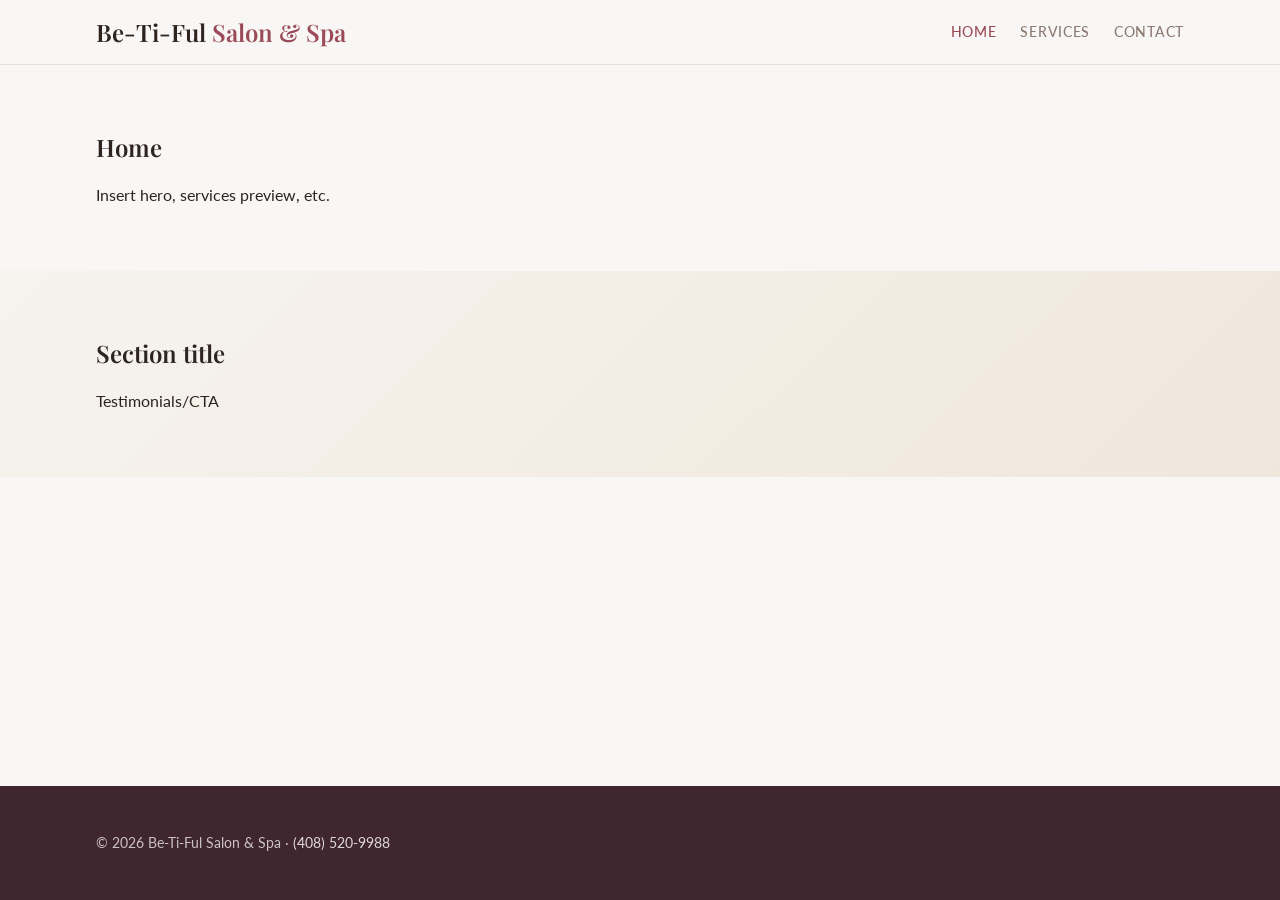
==== public/index.html @ 4d477d45 "fix service anchor link" ====
<!DOCTYPE html>
<html lang="en">
    <head>
        <meta charset="UTF-8"/>
        <meta name="viewport" content="width=device-width, initial-scale=1.0"/>
        <title>Be-Ti-Ful Salon &amp; Spa</title>
        <meta name="description" content=""/>
        <link rel="stylesheet" href="assets/css/styles.css"/>
    </head>
    <body>
        <div class="page">
            <header class="site-header">
                <div class="container header-inner">
                    <a class="logo" href="index.html">Be-Ti-Ful <span>Salon &amp; Spa</span></a>
                    <nav class="nav" aria-label="Main">
                        <a href="index.html" aria-current="page">Home</a>
                        <a href="services.html">Services</a>
                        <a href="contact.html">Contact</a>
                    </nav>
                </div>
            </header>

            <main>
                <section class="section">
                    <div class="container">
                        <h1>Home</h1>
                        <p>Insert hero, services preview, etc.</p>
                    </div>
                </section>

                <section class="section section--muted">
                    <div class="container">
                        <h2>Section title</h2>
                        <p>Testimonials/CTA</p>
                    </div>
                </section>
            </main>

            <footer class="site-footer">
                <div class="container">
                    <p>© <span id="y"></span> Be-Ti-Ful Salon &amp; Spa · <a href="tel:4085209988">(408) 520-9988</a></p>
                </div>
            </footer>
        </div>
        <script>
        document.getElementById("y").textContent = new Date().getFullYear();
        </script>
    </body>
</html>
---- public/assets/css/styles.css ----
@import url("https://fonts.googleapis.com/css2?family=Playfair+Display:ital,wght@0,400;0,600;0,700;1,400&family=Lato:wght@400;500;600;700&display=swap");

/* Theme */
:root {
  color-scheme: light;

  --background: 30 25% 97%;
  --foreground: 20 20% 15%;

  --card: 30 20% 99%;
  --primary: 350 35% 45%;
  --primary-foreground: 30 25% 97%;

  --secondary: 30 20% 92%;
  --secondary-foreground: 20 20% 25%;

  --muted-foreground: 20 10% 50%;
  --border: 30 15% 88%;

  --deep-plum: 340 25% 20%;
  --rose-gold: 350 30% 60%;
  --warm-cream: 35 30% 95%;
  --champagne: 35 40% 90%;

  --radius: 0.5rem;
  --container: 72rem;
}

*,
*::before,
*::after {
  box-sizing: border-box;
  border-color: hsl(var(--border));
}

html {
  scroll-behavior: smooth;
}

body {
  margin: 0;
  min-height: 100vh;
  font-family: Lato, system-ui, sans-serif;
  font-size: 1rem;
  line-height: 1.6;
  background: hsl(var(--background));
  color: hsl(var(--foreground));
  -webkit-font-smoothing: antialiased;
  -moz-osx-font-smoothing: grayscale;
}

h1,
h2,
h3 {
  font-family: "Playfair Display", Georgia, serif;
  line-height: 1.2;
  font-weight: 600;
}

a {
  color: hsl(var(--primary));
  text-decoration: none;
}

a:hover {
  text-decoration: underline;
}

/* Layout */
.page {
  display: flex;
  min-height: 100vh;
  flex-direction: column;
}

main {
  flex: 1;
}

.container {
  width: 100%;
  max-width: var(--container);
  margin-inline: auto;
  padding-inline: 1rem;
}

@media (min-width: 768px) {
  .container {
    padding-inline: 2rem;
  }
}

/* Header */
.site-header {
  border-bottom: 1px solid hsl(var(--border));
  background: hsl(var(--background) / 0.95);
  backdrop-filter: blur(8px);
}

.header-inner {
  display: flex;
  align-items: center;
  justify-content: space-between;
  min-height: 4rem;
  gap: 1rem;
}

.logo {
  font-family: "Playfair Display", serif;
  font-size: 1.5rem;
  font-weight: 600;
  color: hsl(var(--foreground));
  text-decoration: none;
}

.logo:hover {
  text-decoration: none;
}

.logo span {
  color: hsl(var(--primary));
}

/* Simple desktop nav */
.nav {
  display: flex;
  align-items: center;
  gap: 1.5rem;
}

.nav a {
  font-size: 0.875rem;
  font-weight: 500;
  text-transform: uppercase;
  letter-spacing: 0.05em;
  color: hsl(var(--muted-foreground));
  text-decoration: none;
}

.nav a:hover,
.nav a[aria-current="page"] {
  color: hsl(var(--primary));
  text-decoration: none;
}

/* Footer */
.site-footer {
  margin-top: auto;
  padding: 2rem 0;
  background: hsl(var(--deep-plum));
  color: hsl(var(--primary-foreground) / 0.75);
  font-size: 0.875rem;
}

.site-footer a {
  color: hsl(var(--primary-foreground) / 0.85);
}

.site-footer a:hover {
  color: hsl(var(--primary-foreground));
}

/* Sections */
.section {
  padding: 3rem 0;
}

.section--muted {
  background: linear-gradient(
    135deg,
    hsl(var(--warm-cream)) 0%,
    hsl(var(--champagne)) 100%
  );
}
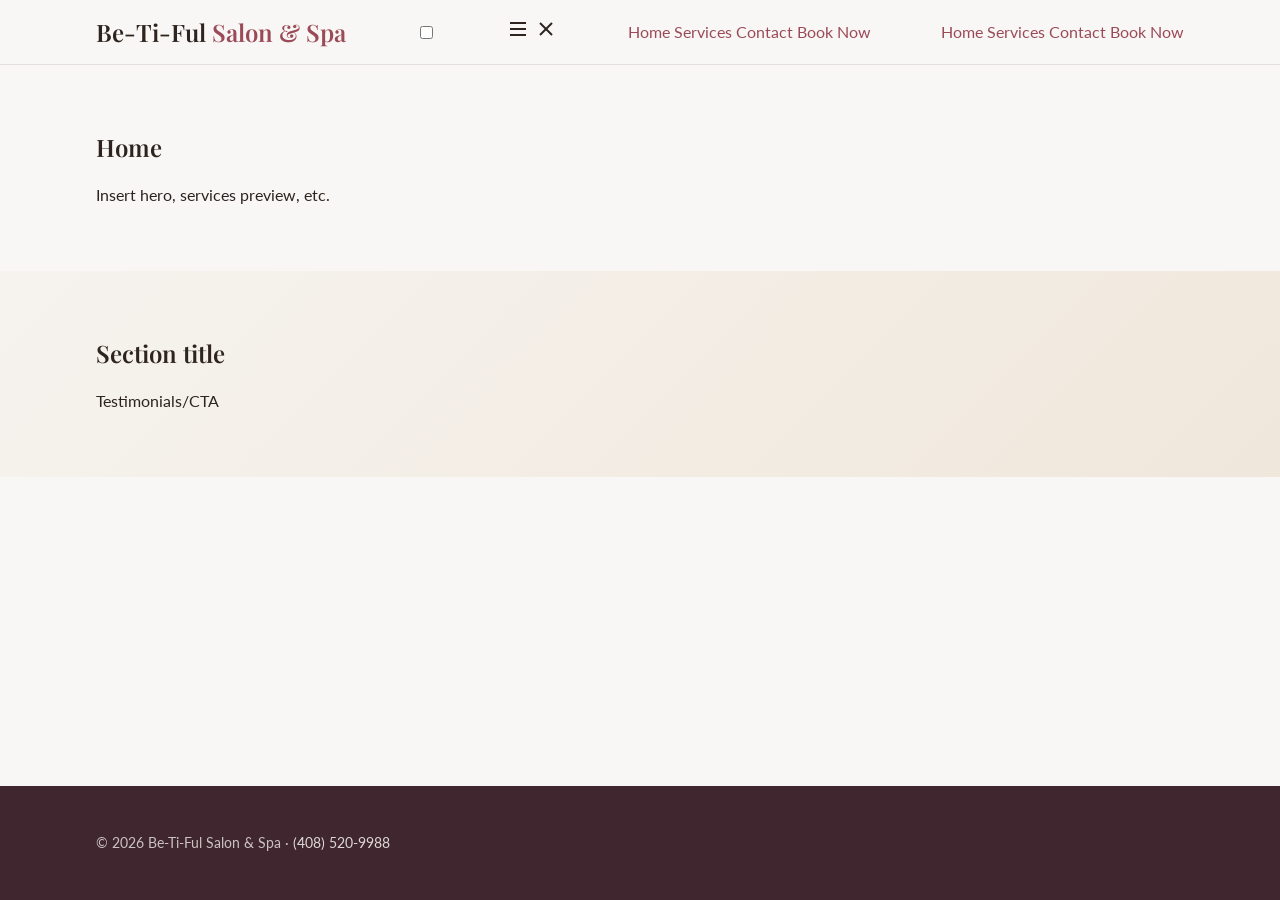
==== commit c218c3a7: "index new header + prettier reformat" ====
--- a/public/index.html
+++ b/public/index.html
@@ -1,49 +1,97 @@
-<!DOCTYPE html>
+<!doctype html>
 <html lang="en">
-    <head>
-        <meta charset="UTF-8"/>
-        <meta name="viewport" content="width=device-width, initial-scale=1.0"/>
-        <title>Be-Ti-Ful Salon &amp; Spa</title>
-        <meta name="description" content=""/>
-        <link rel="stylesheet" href="assets/css/styles.css"/>
-    </head>
-    <body>
-        <div class="page">
-            <header class="site-header">
-                <div class="container header-inner">
-                    <a class="logo" href="index.html">Be-Ti-Ful <span>Salon &amp; Spa</span></a>
-                    <nav class="nav" aria-label="Main">
-                        <a href="index.html" aria-current="page">Home</a>
-                        <a href="services.html">Services</a>
-                        <a href="contact.html">Contact</a>
-                    </nav>
-                </div>
-            </header>
+  <head>
+    <meta charset="UTF-8" />
+    <meta name="viewport" content="width=device-width, initial-scale=1.0" />
+    <title>Be-Ti-Ful Salon &amp; Spa</title>
+    <meta name="description" content="" />
+    <link rel="stylesheet" href="assets/css/styles.css" />
+  </head>
+  <body>
+    <div class="page">
+      <header class="site-header">
+        <div class="container header-inner">
+          <a class="logo" href="index.html"
+            >Be-Ti-Ful <span>Salon &amp; Spa</span></a
+          >
+          <input type="checkbox" id="nav-toggle" class="nav-toggle" />
+          <label
+            for="nav-toggle"
+            class="nav-toggle-label icon-swap"
+            aria-label="Open menu"
+          >
+            <svg
+              class="icon-menu"
+              xmlns="http://www.w3.org/2000/svg"
+              width="24"
+              height="24"
+              viewBox="0 0 24 24"
+              fill="none"
+              stroke="currentColor"
+              stroke-width="2"
+              aria-hidden="true"
+            >
+              <line x1="4" x2="20" y1="12" y2="12" />
+              <line x1="4" x2="20" y1="6" y2="6" />
+              <line x1="4" x2="20" y1="18" y2="18" />
+            </svg>
+            <svg
+              class="icon-close"
+              xmlns="http://www.w3.org/2000/svg"
+              width="24"
+              height="24"
+              viewBox="0 0 24 24"
+              fill="none"
+              stroke="currentColor"
+              stroke-width="2"
+              aria-hidden="true"
+            >
+              <path d="M18 6 6 18" />
+              <path d="m6 6 12 12" />
+            </svg>
+          </label>
+          <nav class="nav-desktop" aria-label="Main">
+            <a href="index.html" class="active">Home</a>
+            <a href="services.html">Services</a>
+            <a href="contact.html">Contact</a>
+            <a href="tel:4085209988" class="btn-primary">Book Now</a>
+          </nav>
+          <nav class="nav-mobile-panel" aria-label="Mobile">
+            <a href="index.html" class="active">Home</a>
+            <a href="services.html">Services</a>
+            <a href="contact.html">Contact</a>
+            <a href="tel:4085209988" class="btn-primary">Book Now</a>
+          </nav>
+        </div>
+      </header>
 
-            <main>
-                <section class="section">
-                    <div class="container">
-                        <h1>Home</h1>
-                        <p>Insert hero, services preview, etc.</p>
-                    </div>
-                </section>
+      <main>
+        <section class="section">
+          <div class="container">
+            <h1>Home</h1>
+            <p>Insert hero, services preview, etc.</p>
+          </div>
+        </section>
 
-                <section class="section section--muted">
-                    <div class="container">
-                        <h2>Section title</h2>
-                        <p>Testimonials/CTA</p>
-                    </div>
-                </section>
-            </main>
+        <section class="section section--muted">
+          <div class="container">
+            <h2>Section title</h2>
+            <p>Testimonials/CTA</p>
+          </div>
+        </section>
+      </main>
 
-            <footer class="site-footer">
-                <div class="container">
-                    <p>© <span id="y"></span> Be-Ti-Ful Salon &amp; Spa · <a href="tel:4085209988">(408) 520-9988</a></p>
-                </div>
-            </footer>
+      <footer class="site-footer">
+        <div class="container">
+          <p>
+            © <span id="y"></span> Be-Ti-Ful Salon &amp; Spa ·
+            <a href="tel:4085209988">(408) 520-9988</a>
+          </p>
         </div>
-        <script>
-        document.getElementById("y").textContent = new Date().getFullYear();
-        </script>
-    </body>
-</html>+      </footer>
+    </div>
+    <script>
+      document.getElementById("y").textContent = new Date().getFullYear();
+    </script>
+  </body>
+</html>
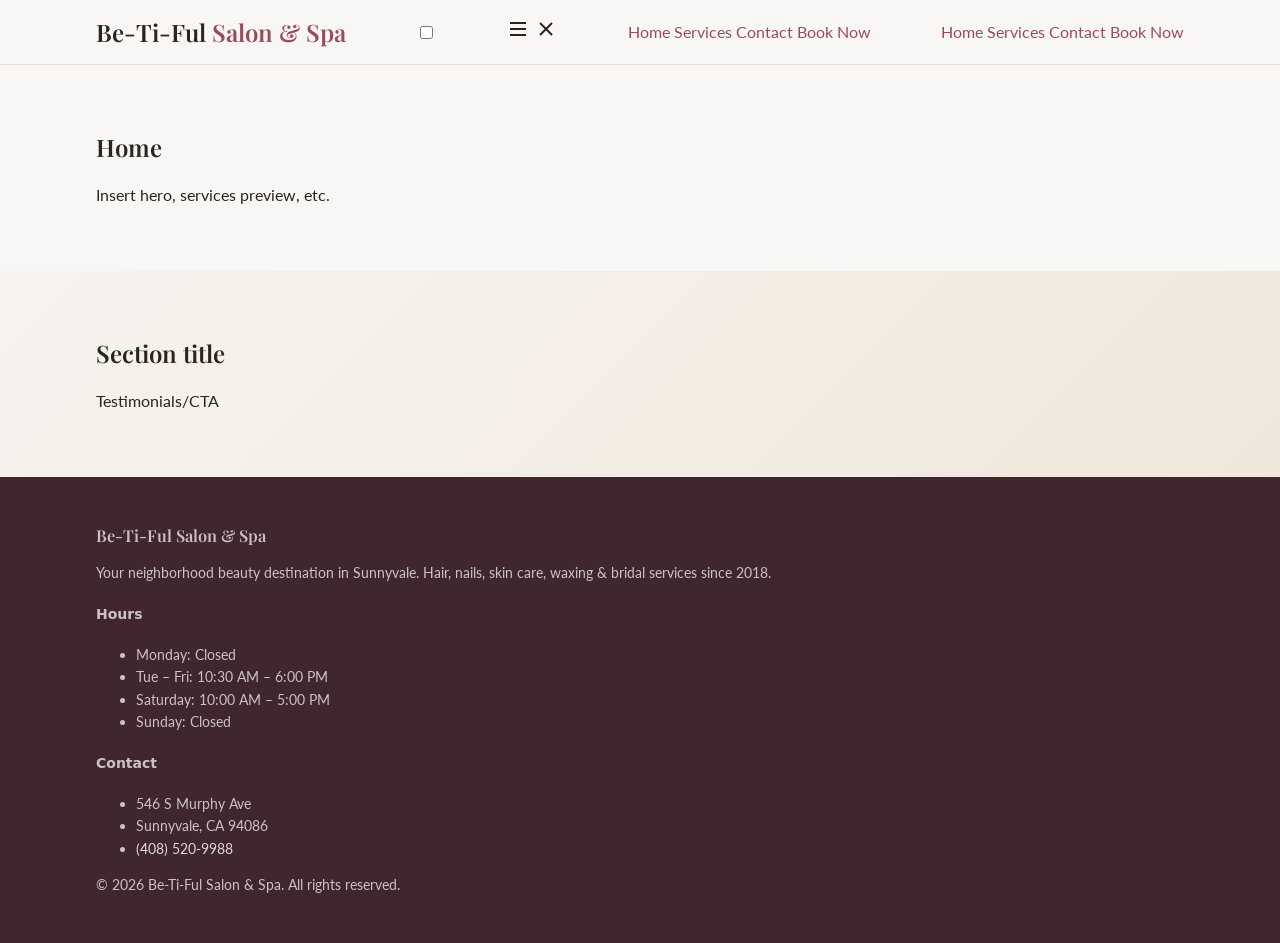
==== commit 4b506084: "new footer" ====
--- a/public/index.html
+++ b/public/index.html
@@ -83,9 +83,36 @@
 
       <footer class="site-footer">
         <div class="container">
-          <p>
-            © <span id="y"></span> Be-Ti-Ful Salon &amp; Spa ·
-            <a href="tel:4085209988">(408) 520-9988</a>
+          <div class="footer-grid">
+            <div>
+              <h3>Be-Ti-Ful Salon &amp; Spa</h3>
+              <p>
+                Your neighborhood beauty destination in Sunnyvale. Hair, nails,
+                skin care, waxing &amp; bridal services since 2018.
+              </p>
+            </div>
+            <div>
+              <h4>Hours</h4>
+              <ul>
+                <li>Monday: Closed</li>
+                <li>Tue – Fri: 10:30 AM – 6:00 PM</li>
+                <li>Saturday: 10:00 AM – 5:00 PM</li>
+                <li>Sunday: Closed</li>
+              </ul>
+            </div>
+            <div>
+              <h4>Contact</h4>
+              <ul>
+                <li>546 S Murphy Ave</li>
+                <li>Sunnyvale, CA 94086</li>
+                <li class="footer-phone">
+                  <a href="tel:4085209988">(408) 520-9988</a>
+                </li>
+              </ul>
+            </div>
+          </div>
+          <p class="footer-copy">
+            © 2026 Be-Ti-Ful Salon &amp; Spa. All rights reserved.
           </p>
         </div>
       </footer>
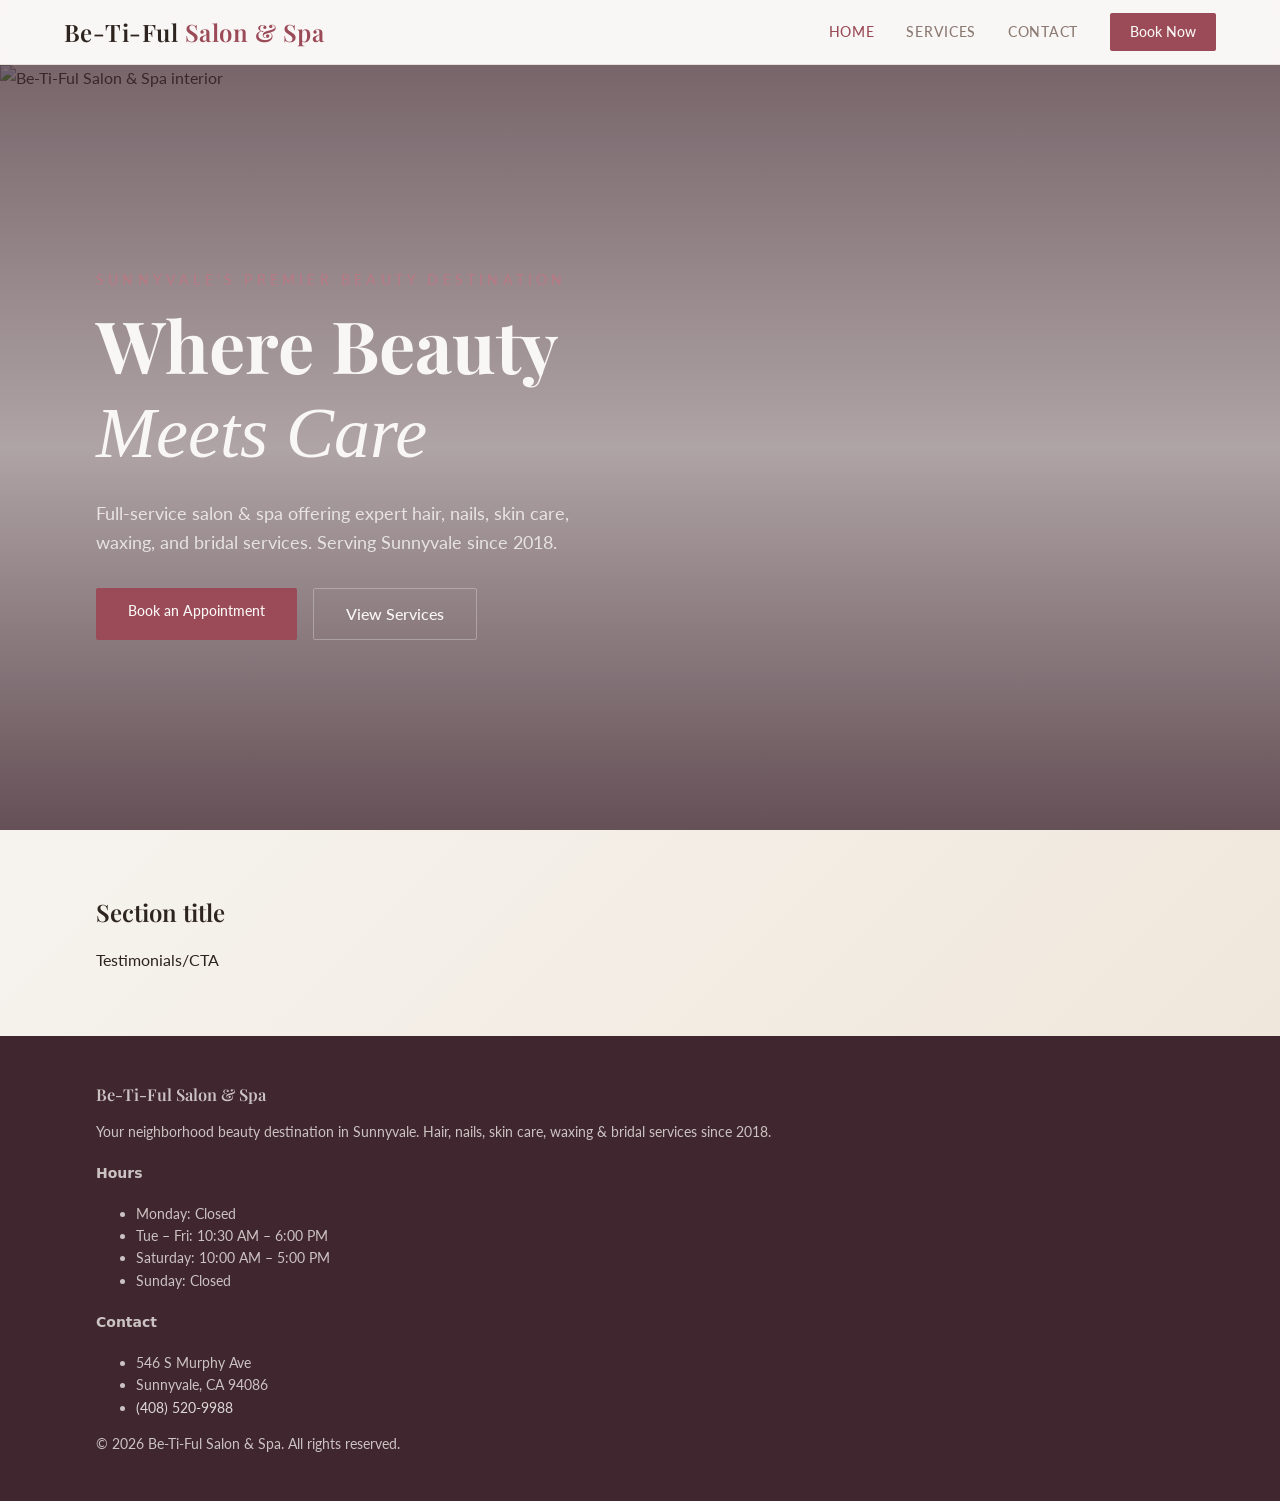
==== commit 2f116b9e: "hero section HTML/CSS" ====
--- a/public/index.html
+++ b/public/index.html
@@ -66,10 +66,40 @@
       </header>
 
       <main>
-        <section class="section">
-          <div class="container">
-            <h1>Home</h1>
-            <p>Insert hero, services preview, etc.</p>
+        <section class="hero">
+          <img
+            class="hero__img"
+            src="https://images.unsplash.com/photo-1560066984-138dadb4c035?auto=format&amp;fit=crop&amp;w=2000&amp;q=80"
+            alt="Be-Ti-Ful Salon &amp; Spa interior"
+            width="2000"
+            height="1333"
+          />
+          <div class="hero__overlay" aria-hidden="true"></div>
+          <div class="hero__content">
+            <div class="container">
+              <div class="hero__inner">
+                <p class="hero__eyebrow">
+                  Sunnyvale's Premier Beauty Destination
+                </p>
+                <h1>
+                  Where Beauty <br />
+                  <span class="italic">Meets Care</span>
+                </h1>
+                <p class="hero__lead">
+                  Full-service salon &amp; spa offering expert hair, nails, skin
+                  care, waxing, and bridal services. Serving Sunnyvale since
+                  2018.
+                </p>
+                <div class="hero__actions">
+                  <a href="tel:4085209988" class="btn-primary btn-primary--lg"
+                    >Book an Appointment</a
+                  >
+                  <a href="services.html" class="btn-outline-light"
+                    >View Services</a
+                  >
+                </div>
+              </div>
+            </div>
           </div>
         </section>
 
--- a/public/assets/css/styles.css
+++ b/public/assets/css/styles.css
@@ -90,57 +90,174 @@
   }
 }
 
-/* Header */
+/* Header & nav */
 .site-header {
+  position: sticky;
+  top: 0;
+  z-index: 50;
   border-bottom: 1px solid hsl(var(--border));
   background: hsl(var(--background) / 0.95);
   backdrop-filter: blur(8px);
 }
 
+@supports (backdrop-filter: blur(8px)) {
+  .site-header {
+    background: hsl(var(--background) / 0.8);
+  }
+}
+
 .header-inner {
   display: flex;
+  flex-wrap: wrap;
   align-items: center;
   justify-content: space-between;
   min-height: 4rem;
-  gap: 1rem;
+  padding: 0.25rem 0;
+}
+
+.header-inner .nav-mobile-panel {
+  flex-basis: 100%;
+  width: 100%;
 }
 
 .logo {
   font-family: "Playfair Display", serif;
   font-size: 1.5rem;
   font-weight: 600;
+  letter-spacing: 0.02em;
   color: hsl(var(--foreground));
-  text-decoration: none;
-}
-
-.logo:hover {
-  text-decoration: none;
 }
 
 .logo span {
   color: hsl(var(--primary));
 }
 
-/* Simple desktop nav */
-.nav {
+.nav-toggle {
+  position: absolute;
+  width: 1px;
+  height: 1px;
+  padding: 0;
+  margin: -1px;
+  overflow: hidden;
+  clip: rect(0, 0, 0, 0);
+  border: 0;
+}
+
+.nav-toggle-label {
   display: flex;
   align-items: center;
-  gap: 1.5rem;
-}
-
-.nav a {
+  justify-content: center;
+  cursor: pointer;
+  color: hsl(var(--foreground));
+  padding: 0.25rem;
+}
+
+@media (min-width: 768px) {
+  .nav-toggle-label {
+    display: none;
+  }
+}
+
+.nav-desktop {
+  display: none;
+  align-items: center;
+  gap: 2rem;
+}
+
+@media (min-width: 768px) {
+  .nav-desktop {
+    display: flex;
+  }
+}
+
+.nav-desktop a:not(.btn-primary) {
+  font-size: 0.875rem;
+  font-weight: 500;
+  letter-spacing: 0.05em;
+  text-transform: uppercase;
+  color: hsl(var(--muted-foreground));
+  transition: color 0.2s;
+}
+
+.nav-desktop a:not(.btn-primary):hover {
+  color: hsl(var(--primary));
+}
+
+.nav-desktop a.active:not(.btn-primary) {
+  color: hsl(var(--primary));
+}
+
+.btn-primary {
+  display: inline-block;
+  border-radius: 2px;
+  background: hsl(var(--primary));
+  padding: 0.5rem 1.25rem;
+  font-size: 0.875rem;
+  font-weight: 500;
+  color: hsl(var(--primary-foreground));
+  transition: opacity 0.2s;
+}
+
+.btn-primary:hover {
+  opacity: 0.9;
+}
+
+.btn-primary--lg {
+  padding: 0.75rem 2rem;
+}
+
+.btn-primary--xl {
+  padding: 0.75rem 2.5rem;
+}
+
+.nav-mobile-panel {
+  display: none;
+  border-top: 1px solid hsl(var(--border));
+  background: hsl(var(--background));
+  padding: 1rem;
+}
+
+.nav-mobile-panel a {
+  display: block;
+  padding: 0.5rem 0;
   font-size: 0.875rem;
   font-weight: 500;
   text-transform: uppercase;
   letter-spacing: 0.05em;
   color: hsl(var(--muted-foreground));
-  text-decoration: none;
-}
-
-.nav a:hover,
-.nav a[aria-current="page"] {
-  color: hsl(var(--primary));
-  text-decoration: none;
+}
+
+.nav-mobile-panel a.active:not(.btn-primary) {
+  color: hsl(var(--primary));
+}
+
+.nav-mobile-panel .btn-primary {
+  margin-top: 0.5rem;
+  text-align: center;
+  text-transform: none;
+  letter-spacing: normal;
+}
+
+.nav-toggle:checked ~ .nav-mobile-panel {
+  display: block;
+}
+
+@media (min-width: 768px) {
+  .nav-toggle:checked ~ .nav-mobile-panel {
+    display: none;
+  }
+}
+
+.icon-swap .icon-close {
+  display: none;
+}
+
+.nav-toggle:checked ~ .nav-toggle-label .icon-menu {
+  display: none;
+}
+
+.nav-toggle:checked ~ .nav-toggle-label .icon-close {
+  display: block;
 }
 
 /* Footer */
@@ -172,3 +289,111 @@
     hsl(var(--champagne)) 100%
   );
 }
+
+/* Hero */
+.hero {
+  position: relative;
+  min-height: 500px;
+  height: 85vh;
+  overflow: hidden;
+}
+
+.hero__img {
+  position: absolute;
+  inset: 0;
+  width: 100%;
+  height: 100%;
+  object-fit: cover;
+}
+
+.hero__overlay {
+  position: absolute;
+  inset: 0;
+  background: linear-gradient(
+    to bottom,
+    hsl(var(--deep-plum) / 0.7) 0%,
+    hsl(var(--deep-plum) / 0.4) 50%,
+    hsl(var(--deep-plum) / 0.8) 100%
+  );
+}
+
+.hero__content {
+  position: relative;
+  z-index: 10;
+  display: flex;
+  height: 100%;
+  align-items: center;
+}
+
+.hero__inner {
+  max-width: 42rem;
+  animation: fade-in-up 0.8s ease-out forwards;
+}
+
+@keyframes fade-in-up {
+  from {
+    opacity: 0;
+    transform: translateY(30px);
+  }
+  to {
+    opacity: 1;
+    transform: translateY(0);
+  }
+}
+
+.hero__eyebrow {
+  margin-bottom: 0.75rem;
+  font-size: 0.875rem;
+  font-weight: 500;
+  text-transform: uppercase;
+  letter-spacing: 0.3em;
+  color: hsl(var(--rose-gold));
+}
+
+.hero h1 {
+  margin: 0;
+  font-size: 2.5rem;
+  font-weight: 700;
+  line-height: 1.15;
+  color: hsl(var(--primary-foreground));
+}
+
+@media (min-width: 768px) {
+  .hero h1 {
+    font-size: 4.5rem;
+  }
+}
+
+.hero h1 .italic {
+  font-style: italic;
+  font-weight: 400;
+}
+
+.hero__lead {
+  margin-top: 1.5rem;
+  max-width: 32rem;
+  font-size: 1.125rem;
+  line-height: 1.6;
+  color: hsl(var(--primary-foreground) / 0.8);
+}
+
+.hero__actions {
+  margin-top: 2rem;
+  display: flex;
+  flex-wrap: wrap;
+  gap: 1rem;
+}
+
+.btn-outline-light {
+  display: inline-block;
+  border-radius: 2px;
+  border: 1px solid hsl(var(--primary-foreground) / 0.3);
+  padding: 0.75rem 2rem;
+  font-weight: 500;
+  color: hsl(var(--primary-foreground));
+  transition: background 0.2s;
+}
+
+.btn-outline-light:hover {
+  background: hsl(var(--primary-foreground) / 0.1);
+}
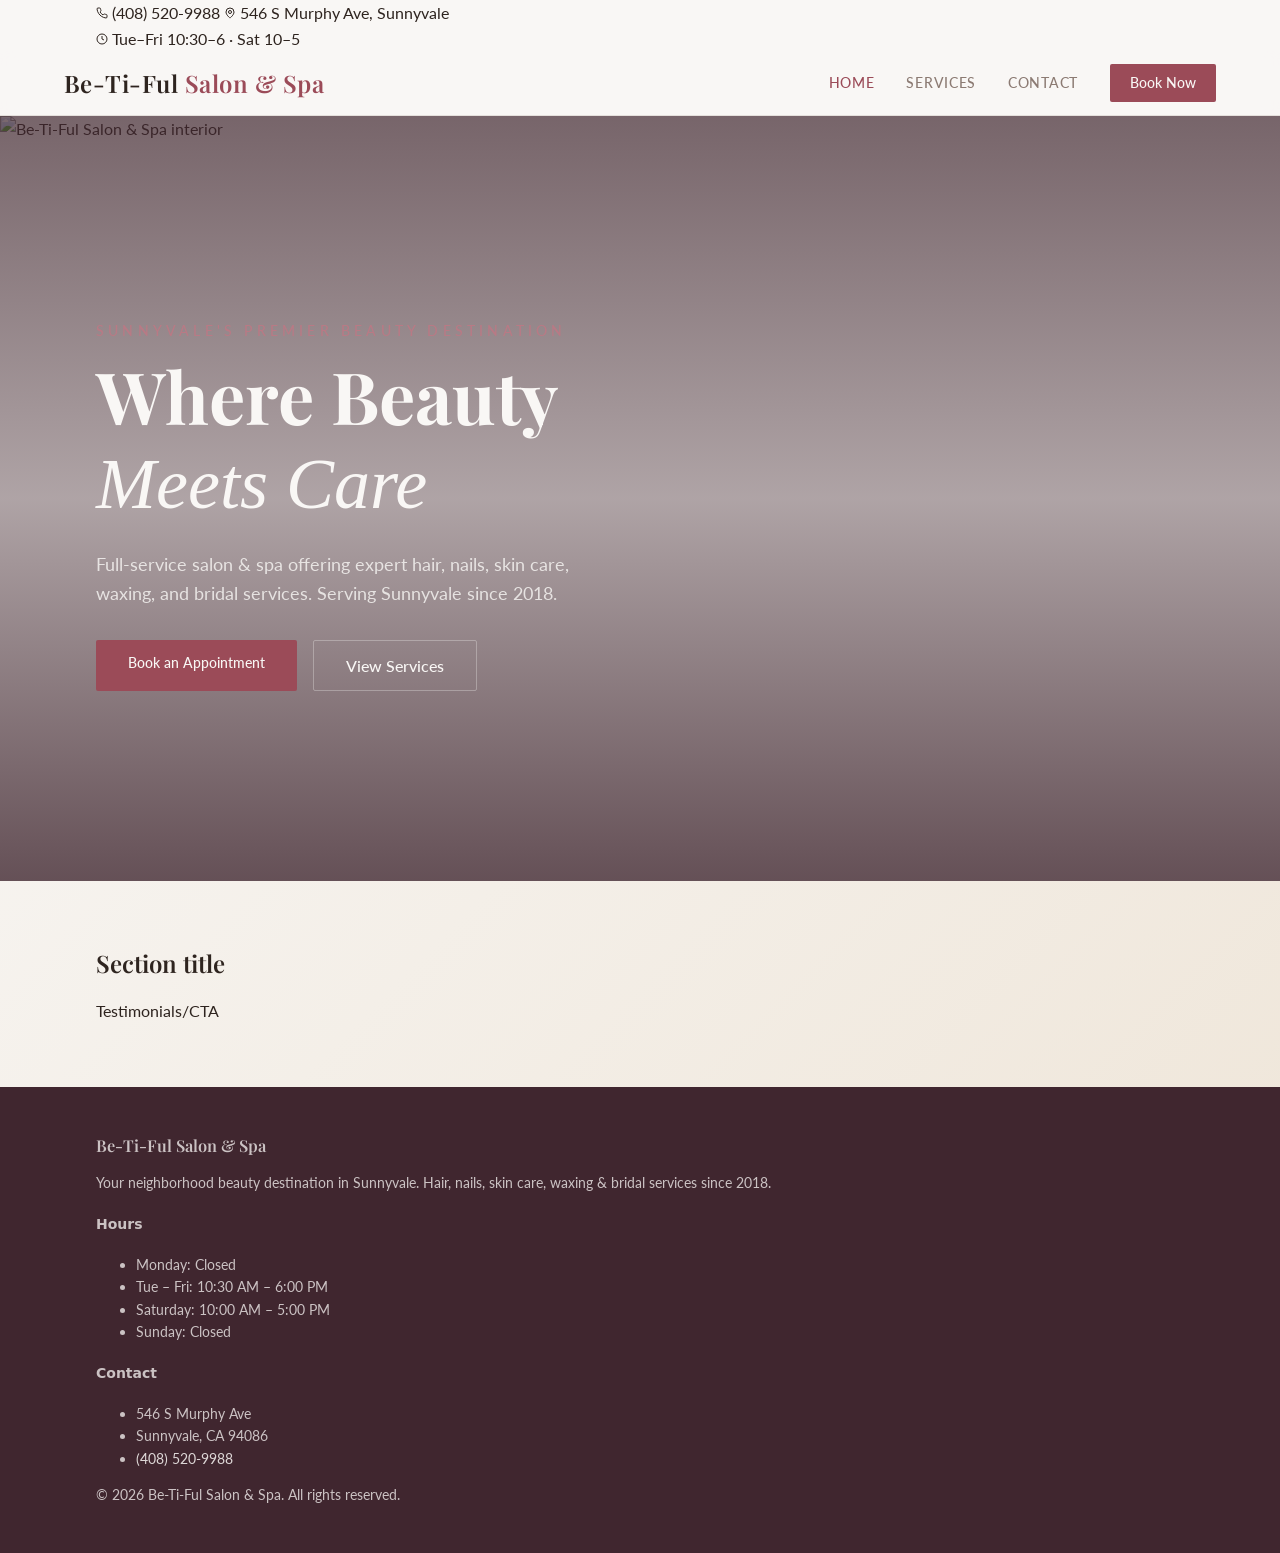
==== commit 5f40391a: "top bar business info" ====
--- a/public/index.html
+++ b/public/index.html
@@ -8,7 +8,63 @@
     <link rel="stylesheet" href="assets/css/styles.css" />
   </head>
   <body>
-    <div class="page">
+    <div class="page-wrap">
+      <div class="top-bar">
+        <div class="container">
+          <div class="top-bar__left">
+            <span class="top-bar__item">
+              <svg
+                xmlns="http://www.w3.org/2000/svg"
+                width="12"
+                height="12"
+                viewBox="0 0 24 24"
+                fill="none"
+                stroke="currentColor"
+                stroke-width="2"
+                aria-hidden="true"
+              >
+                <path
+                  d="M22 16.92v3a2 2 0 0 1-2.18 2 19.79 19.79 0 0 1-8.63-3.07 19.5 19.5 0 0 1-6-6 19.79 19.79 0 0 1-3.07-8.67A2 2 0 0 1 4.11 2h3a2 2 0 0 1 2 1.72 12.84 12.84 0 0 0 .7 2.81 2 2 0 0 1-.45 2.11L8.09 9.91a16 16 0 0 0 6 6l1.27-1.27a2 2 0 0 1 2.11-.45 12.84 12.84 0 0 0 2.81.7A2 2 0 0 1 22 16.92z"
+                />
+              </svg>
+              (408) 520-9988
+            </span>
+            <span class="top-bar__addr">
+              <svg
+                xmlns="http://www.w3.org/2000/svg"
+                width="12"
+                height="12"
+                viewBox="0 0 24 24"
+                fill="none"
+                stroke="currentColor"
+                stroke-width="2"
+                aria-hidden="true"
+              >
+                <path d="M20 10c0 6-8 12-8 12s-8-6-8-12a8 8 0 0 1 16 0Z" />
+                <circle cx="12" cy="10" r="3" />
+              </svg>
+              546 S Murphy Ave, Sunnyvale
+            </span>
+          </div>
+          <span class="top-bar__item">
+            <svg
+              xmlns="http://www.w3.org/2000/svg"
+              width="12"
+              height="12"
+              viewBox="0 0 24 24"
+              fill="none"
+              stroke="currentColor"
+              stroke-width="2"
+              aria-hidden="true"
+            >
+              <circle cx="12" cy="12" r="10" />
+              <polyline points="12 6 12 12 16 14" />
+            </svg>
+            Tue–Fri 10:30–6 · Sat 10–5
+          </span>
+        </div>
+      </div>
+
       <header class="site-header">
         <div class="container header-inner">
           <a class="logo" href="index.html"
--- a/public/assets/css/styles.css
+++ b/public/assets/css/styles.css
@@ -397,3 +397,136 @@
 .btn-outline-light:hover {
   background: hsl(var(--primary-foreground) / 0.1);
 }
+
+/* Services alternating */
+.services-stack {
+  display: flex;
+  flex-direction: column;
+  gap: 5rem;
+}
+
+.service-row {
+  display: flex;
+  flex-direction: column;
+  gap: 2.5rem;
+  align-items: center;
+}
+
+@media (min-width: 768px) {
+  .service-row {
+    flex-direction: row;
+  }
+
+  .service-row--reverse {
+    flex-direction: row-reverse;
+  }
+}
+
+.service-row__media {
+  width: 100%;
+}
+
+@media (min-width: 768px) {
+  .service-row__media {
+    width: 50%;
+  }
+}
+
+.service-row__media .img-rounded {
+  border-radius: var(--radius);
+  overflow: hidden;
+  aspect-ratio: 4 / 3;
+}
+
+.service-row__media img {
+  width: 100%;
+  height: 100%;
+  object-fit: cover;
+}
+
+.service-row__content {
+  width: 100%;
+}
+
+@media (min-width: 768px) {
+  .service-row__content {
+    width: 50%;
+  }
+}
+
+.service-row h2 {
+  margin: 0 0 1.5rem;
+  font-size: 1.875rem;
+  font-weight: 600;
+}
+
+.price-list {
+  display: flex;
+  flex-direction: column;
+  gap: 0.75rem;
+}
+
+.price-row {
+  display: flex;
+  align-items: center;
+  justify-content: space-between;
+  border-bottom: 1px solid hsl(var(--border));
+  padding-bottom: 0.75rem;
+}
+
+.price-row span:first-child {
+  color: hsl(var(--foreground));
+}
+
+.price-row span:last-child {
+  font-size: 0.875rem;
+  font-style: italic;
+  color: hsl(var(--muted-foreground));
+}
+
+/* CTA band */
+.cta-band {
+  background: hsl(var(--deep-plum));
+  padding: 4rem 0;
+  text-align: center;
+}
+
+.cta-band h2 {
+  margin: 0;
+  font-size: 1.875rem;
+  font-weight: 600;
+  color: hsl(var(--primary-foreground));
+}
+
+@media (min-width: 768px) {
+  .cta-band h2 {
+    font-size: 2.25rem;
+  }
+}
+
+.cta-band p {
+  margin: 0.75rem 0 0;
+  color: hsl(var(--primary-foreground) / 0.7);
+}
+
+.cta-band .btn-primary {
+  margin-top: 1.5rem;
+}
+
+/* Page hero (inner pages) */
+.page-hero {
+  padding: 4rem 0;
+  text-align: center;
+}
+
+.page-hero h1 {
+  margin: 0;
+  font-size: 3rem;
+  font-weight: 700;
+}
+
+.page-hero .lead {
+  margin: 1rem auto 0;
+  max-width: 36rem;
+  color: hsl(var(--muted-foreground));
+}
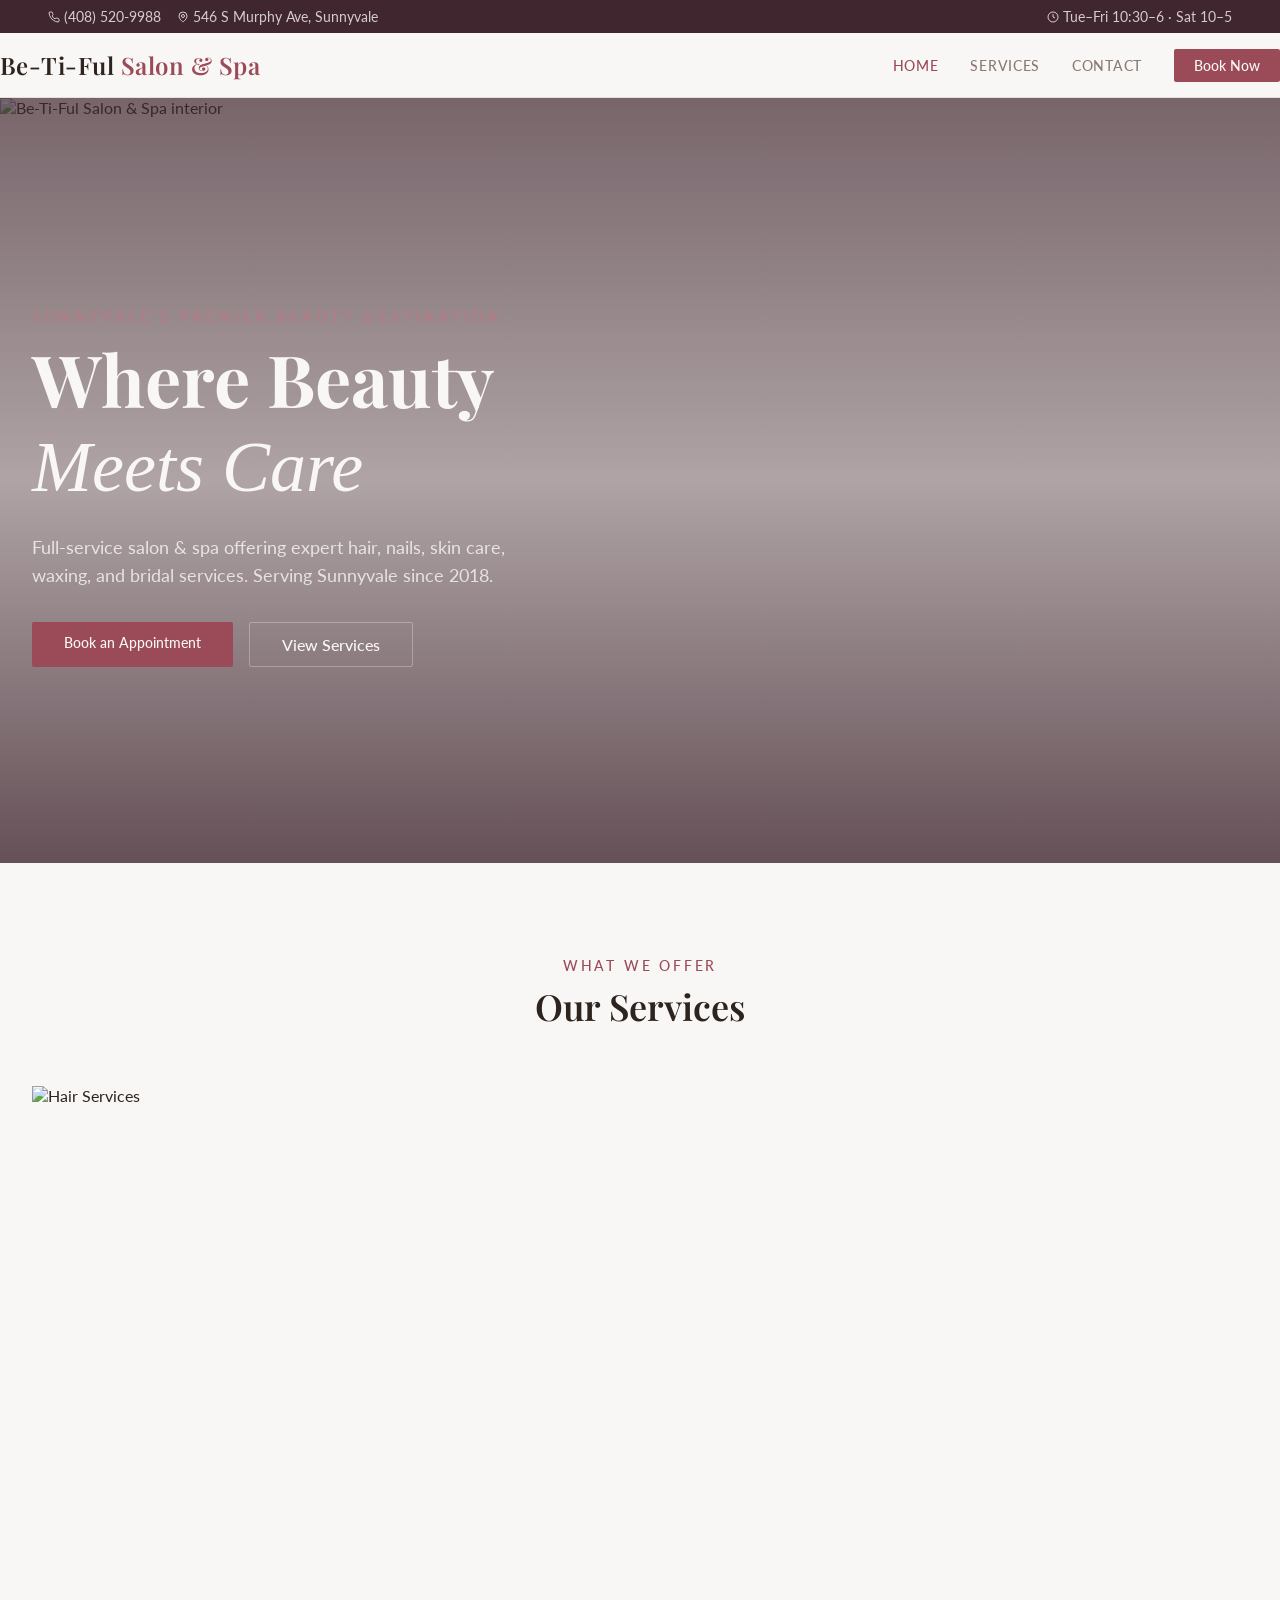
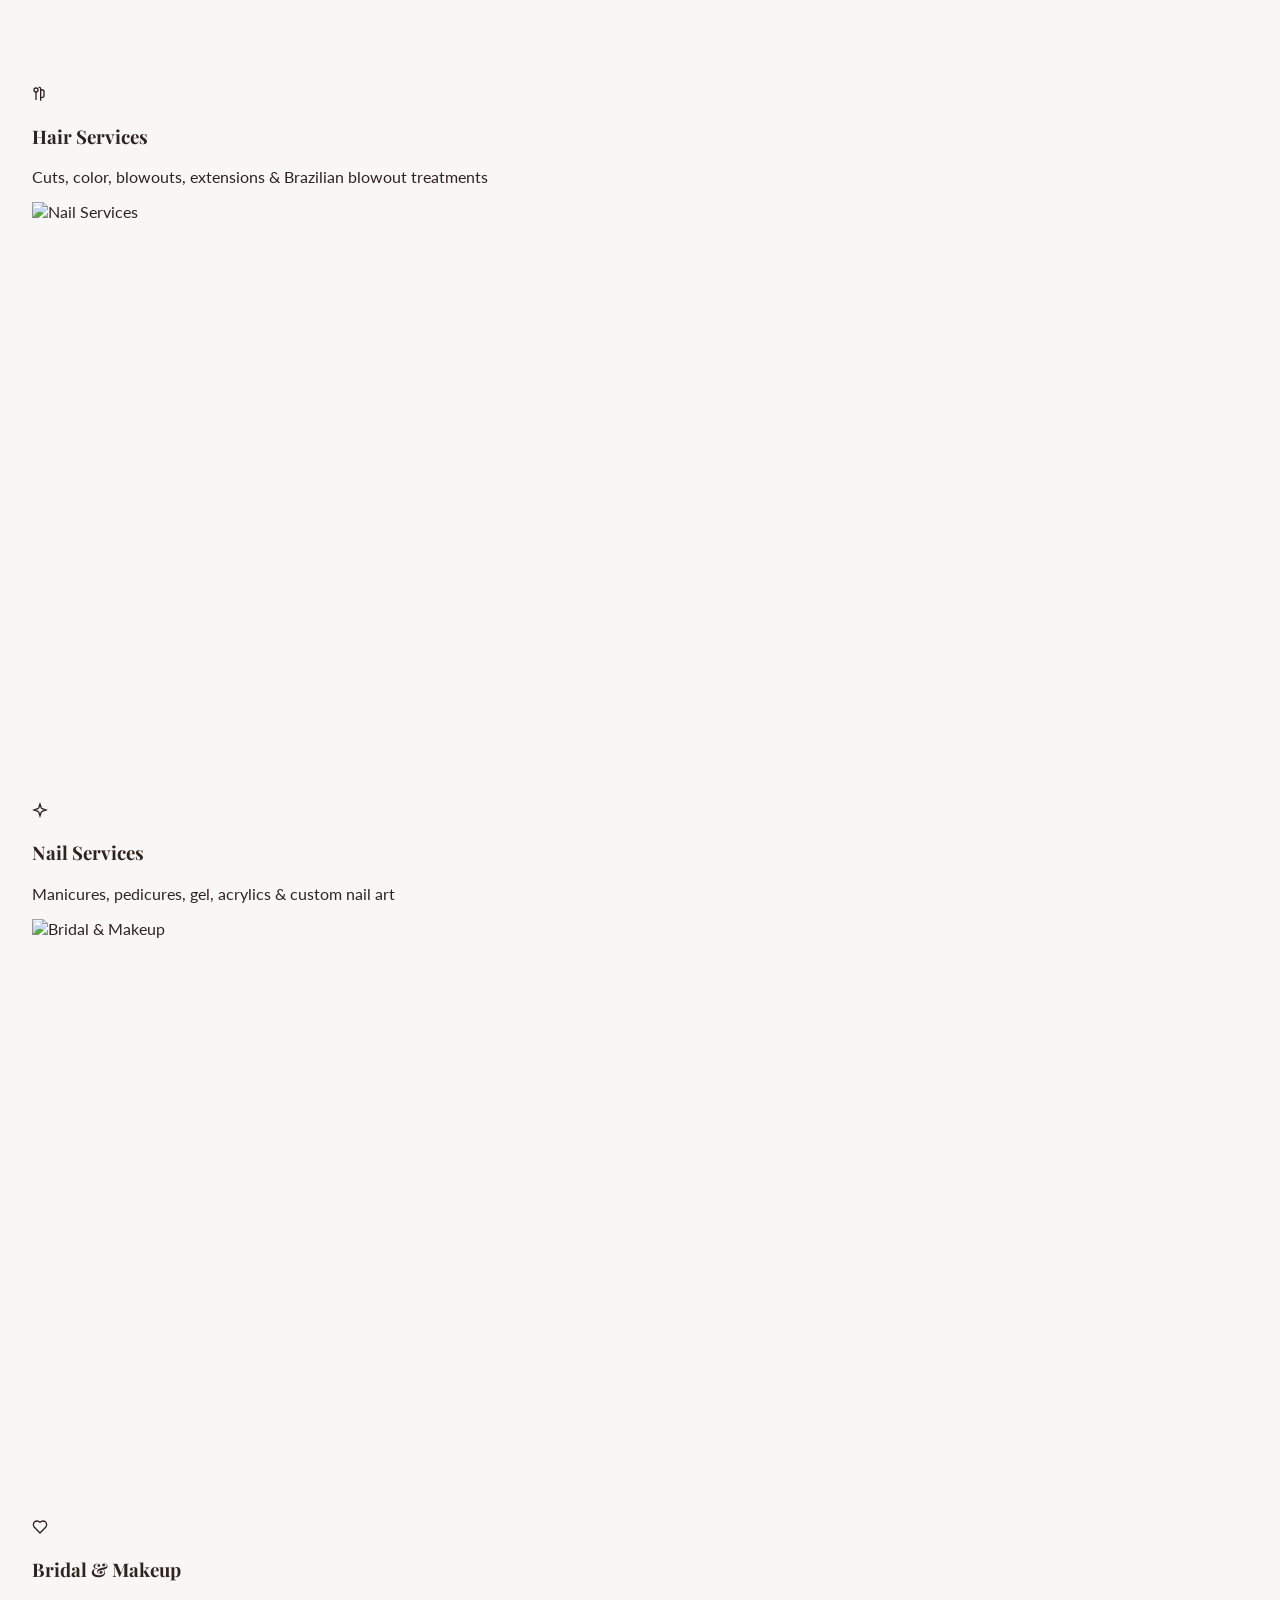
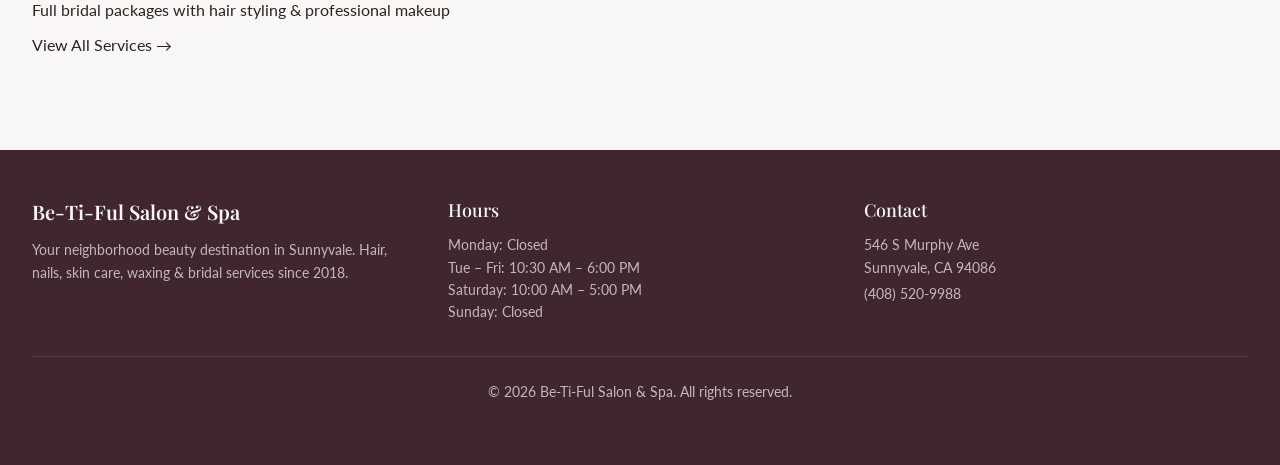
==== commit b3d016fd: "add services to main page" ====
--- a/public/index.html
+++ b/public/index.html
@@ -159,10 +159,116 @@
           </div>
         </section>
 
-        <section class="section section--muted">
+        <section class="section">
           <div class="container">
-            <h2>Section title</h2>
-            <p>Testimonials/CTA</p>
+            <div class="section-header">
+              <p class="section-eyebrow">What We Offer</p>
+              <h2 class="section-title">Our Services</h2>
+            </div>
+            <div class="grid-3">
+              <a href="services.html" class="service-card">
+                <div class="service-card__img-wrap">
+                  <img
+                    src="https://images.unsplash.com/photo-1522337360788-8b13dee7a37e?auto=format&amp;fit=crop&amp;w=800&amp;q=80"
+                    alt="Hair Services"
+                    width="800"
+                    height="600"
+                  />
+                </div>
+                <div class="service-card__body">
+                  <div class="service-card__title-row">
+                    <svg
+                      xmlns="http://www.w3.org/2000/svg"
+                      width="16"
+                      height="16"
+                      viewBox="0 0 24 24"
+                      fill="none"
+                      stroke="currentColor"
+                      stroke-width="2"
+                      aria-hidden="true"
+                    >
+                      <circle cx="6" cy="6" r="3" />
+                      <path d="M6 9v12" />
+                      <path d="M13 6h3a2 2 0 0 1 2 2v7a2 2 0 0 1-2 2h-3" />
+                      <path d="M13 22V4a2 2 0 0 0-2-2h-1" />
+                    </svg>
+                    <h3>Hair Services</h3>
+                  </div>
+                  <p>
+                    Cuts, color, blowouts, extensions &amp; Brazilian blowout
+                    treatments
+                  </p>
+                </div>
+              </a>
+              <a href="services.html" class="service-card">
+                <div class="service-card__img-wrap">
+                  <img
+                    src="https://images.unsplash.com/photo-1604654894610-df63bc536372?auto=format&amp;fit=crop&amp;w=800&amp;q=80"
+                    alt="Nail Services"
+                    width="800"
+                    height="600"
+                  />
+                </div>
+                <div class="service-card__body">
+                  <div class="service-card__title-row">
+                    <svg
+                      xmlns="http://www.w3.org/2000/svg"
+                      width="16"
+                      height="16"
+                      viewBox="0 0 24 24"
+                      fill="none"
+                      stroke="currentColor"
+                      stroke-width="2"
+                      aria-hidden="true"
+                    >
+                      <path
+                        d="m12 3-1.912 5.813a2 2 0 0 1-1.275 1.275L3 12l5.813 1.912a2 2 0 0 1 1.275 1.275L12 21l1.912-5.813a2 2 0 0 1 1.275-1.275L21 12l-5.813-1.912a2 2 0 0 1-1.275-1.275L12 3Z"
+                      />
+                    </svg>
+                    <h3>Nail Services</h3>
+                  </div>
+                  <p>
+                    Manicures, pedicures, gel, acrylics &amp; custom nail art
+                  </p>
+                </div>
+              </a>
+              <a href="services.html" class="service-card">
+                <div class="service-card__img-wrap">
+                  <img
+                    src="https://images.unsplash.com/photo-1519741497674-611481863552?auto=format&amp;fit=crop&amp;w=800&amp;q=80"
+                    alt="Bridal &amp; Makeup"
+                    width="800"
+                    height="600"
+                  />
+                </div>
+                <div class="service-card__body">
+                  <div class="service-card__title-row">
+                    <svg
+                      xmlns="http://www.w3.org/2000/svg"
+                      width="16"
+                      height="16"
+                      viewBox="0 0 24 24"
+                      fill="none"
+                      stroke="currentColor"
+                      stroke-width="2"
+                      aria-hidden="true"
+                    >
+                      <path
+                        d="M19 14c1.49-1.46 3-3.21 3-5.5A5.5 5.5 0 0 0 16.5 3c-1.76 0-3 .5-4.5 2-1.5-1.5-2.74-2-4.5-2A5.5 5.5 0 0 0 2 8.5c0 2.3 1.5 4.05 3 5.5l7 7Z"
+                      />
+                    </svg>
+                    <h3>Bridal &amp; Makeup</h3>
+                  </div>
+                  <p>
+                    Full bridal packages with hair styling &amp; professional
+                    makeup
+                  </p>
+                </div>
+              </a>
+            </div>
+            <p class="text-center">
+              <a href="services.html" class="link-more">View All Services →</a>
+            </p>
           </div>
         </section>
       </main>
--- a/public/assets/css/styles.css
+++ b/public/assets/css/styles.css
@@ -8,22 +8,26 @@
   --foreground: 20 20% 15%;
 
   --card: 30 20% 99%;
+  --card-foreground: 20 20% 15%;
+
   --primary: 350 35% 45%;
   --primary-foreground: 30 25% 97%;
 
   --secondary: 30 20% 92%;
   --secondary-foreground: 20 20% 25%;
 
+  --muted: 30 15% 93%;
   --muted-foreground: 20 10% 50%;
+
   --border: 30 15% 88%;
-
+  --input: 30 15% 88%;
+
+  --rose-gold: 350 30% 60%;
+  --champagne: 35 40% 90%;
+  --warm-cream: 35 30% 95%;
   --deep-plum: 340 25% 20%;
-  --rose-gold: 350 30% 60%;
-  --warm-cream: 35 30% 95%;
-  --champagne: 35 40% 90%;
 
   --radius: 0.5rem;
-  --container: 72rem;
 }
 
 *,
@@ -33,16 +37,14 @@
   border-color: hsl(var(--border));
 }
 
+
 html {
   scroll-behavior: smooth;
 }
 
 body {
   margin: 0;
-  min-height: 100vh;
-  font-family: Lato, system-ui, sans-serif;
-  font-size: 1rem;
-  line-height: 1.6;
+  font-family: Lato, sans-serif;
   background: hsl(var(--background));
   color: hsl(var(--foreground));
   -webkit-font-smoothing: antialiased;
@@ -51,43 +53,97 @@
 
 h1,
 h2,
-h3 {
-  font-family: "Playfair Display", Georgia, serif;
-  line-height: 1.2;
-  font-weight: 600;
+h3,
+h4,
+h5,
+h6 {
+  font-family: "Playfair Display", serif;
 }
 
 a {
-  color: hsl(var(--primary));
+  color: inherit;
   text-decoration: none;
 }
 
-a:hover {
-  text-decoration: underline;
-}
-
-/* Layout */
-.page {
+img {
+  max-width: 100%;
+  height: auto;
+  display: block;
+}
+
+address {
+  font-style: normal;
+}
+
+.container {
+  width: 100%;
+  max-width: 1400px;
+  margin-left: auto;
+  margin-right: auto;
+  padding-left: 1rem;
+  padding-right: 1rem;
+}
+
+@media (min-width: 768px) {
+  .container {
+    padding-left: 2rem;
+    padding-right: 2rem;
+  }
+}
+
+/* Main */
+main {
+  flex: 1;
+}
+
+.page-wrap {
   display: flex;
   min-height: 100vh;
   flex-direction: column;
 }
 
-main {
-  flex: 1;
-}
-
-.container {
-  width: 100%;
-  max-width: var(--container);
-  margin-inline: auto;
-  padding-inline: 1rem;
-}
-
-@media (min-width: 768px) {
-  .container {
-    padding-inline: 2rem;
-  }
+/* Top bar */
+.top-bar {
+  background: hsl(var(--deep-plum));
+  padding: 0.5rem 1rem;
+  font-size: 0.875rem;
+  color: hsl(var(--primary-foreground) / 0.8);
+}
+
+.top-bar .container {
+  display: flex;
+  flex-wrap: wrap;
+  align-items: center;
+  justify-content: space-between;
+  gap: 0.5rem;
+}
+
+.top-bar__left {
+  display: flex;
+  align-items: center;
+  gap: 1rem;
+}
+
+.top-bar__addr {
+  display: none;
+  align-items: center;
+  gap: 0.25rem;
+}
+
+@media (min-width: 640px) {
+  .top-bar__addr {
+    display: flex;
+  }
+}
+
+.top-bar__item {
+  display: flex;
+  align-items: center;
+  gap: 0.25rem;
+}
+
+.top-bar svg {
+  flex-shrink: 0;
 }
 
 /* Header & nav */
@@ -262,24 +318,81 @@
 
 /* Footer */
 .site-footer {
-  margin-top: auto;
-  padding: 2rem 0;
   background: hsl(var(--deep-plum));
-  color: hsl(var(--primary-foreground) / 0.75);
-  font-size: 0.875rem;
-}
-
-.site-footer a {
-  color: hsl(var(--primary-foreground) / 0.85);
+  padding: 3rem 0;
+}
+
+.footer-grid {
+  display: grid;
+  gap: 2rem;
+}
+
+@media (min-width: 768px) {
+  .footer-grid {
+    grid-template-columns: repeat(3, 1fr);
+  }
+}
+
+.site-footer h3,
+.site-footer h4 {
+  margin: 0 0 0.75rem;
+  color: hsl(var(--primary-foreground));
+}
+
+.site-footer h3 {
+  font-size: 1.25rem;
+  font-weight: 600;
+}
+
+.site-footer h4 {
+  font-size: 1.125rem;
+  font-weight: 500;
+}
+
+.site-footer p,
+.site-footer li {
+  font-size: 0.875rem;
+  line-height: 1.6;
+  color: hsl(var(--primary-foreground) / 0.7);
+}
+
+.site-footer ul {
+  margin: 0;
+  padding: 0;
+  list-style: none;
 }
 
 .site-footer a:hover {
   color: hsl(var(--primary-foreground));
 }
 
+.footer-phone {
+  padding-top: 0.25rem;
+}
+
+.footer-copy {
+  margin-top: 2rem;
+  border-top: 1px solid hsl(var(--primary-foreground) / 0.1);
+  padding-top: 1.5rem;
+  text-align: center;
+  font-size: 0.75rem;
+  color: hsl(var(--primary-foreground) / 0.5);
+}
+
+.sr-only {
+  position: absolute;
+  width: 1px;
+  height: 1px;
+  padding: 0;
+  margin: -1px;
+  overflow: hidden;
+  clip: rect(0, 0, 0, 0);
+  border: 0;
+}
+
 /* Sections */
 .section {
-  padding: 3rem 0;
+  padding: 5rem 0;
 }
 
 .section--muted {
@@ -288,6 +401,34 @@
     hsl(var(--warm-cream)) 0%,
     hsl(var(--champagne)) 100%
   );
+}
+
+
+/* Section titles */
+.section-eyebrow {
+  margin-bottom: 0.5rem;
+  font-size: 0.875rem;
+  font-weight: 500;
+  text-transform: uppercase;
+  letter-spacing: 0.2em;
+  color: hsl(var(--primary));
+}
+
+.section-title {
+  margin: 0;
+  font-size: 2.25rem;
+  font-weight: 600;
+  color: hsl(var(--foreground));
+}
+
+.section-header {
+  text-align: center;
+  margin-bottom: 3.5rem;
+}
+
+/* Warm gradient section */
+.bg-warm-gradient {
+  background: linear-gradient(135deg, hsl(var(--warm-cream)) 0%, hsl(var(--champagne)) 100%);
 }
 
 /* Hero */
@@ -529,4 +670,133 @@
   margin: 1rem auto 0;
   max-width: 36rem;
   color: hsl(var(--muted-foreground));
-}+}
+
+/* Contact */
+.contact-grid {
+  display: grid;
+  gap: 3rem;
+}
+
+@media (min-width: 768px) {
+  .contact-grid {
+    grid-template-columns: 1fr 1fr;
+  }
+}
+
+.contact-info > * + * {
+  margin-top: 2.5rem;
+}
+
+.contact-block h2 {
+  display: flex;
+  align-items: center;
+  gap: 0.5rem;
+  margin: 0 0 0.75rem;
+  font-size: 1.5rem;
+  font-weight: 600;
+}
+
+.contact-block h2 svg {
+  flex-shrink: 0;
+  color: hsl(var(--primary));
+}
+
+.contact-block .indent {
+  padding-left: 1.75rem;
+}
+
+.contact-block p,
+.contact-block address {
+  margin: 0;
+  line-height: 1.6;
+  color: hsl(var(--muted-foreground));
+}
+
+.contact-block a:not(.btn-primary) {
+  color: hsl(var(--muted-foreground));
+  transition: color 0.2s;
+}
+
+.contact-block a:not(.btn-primary):hover {
+  color: hsl(var(--primary));
+}
+
+.contact-phone a {
+  font-size: 1.125rem;
+}
+
+.link-dir {
+  display: inline-block;
+  margin-top: 0.5rem;
+  font-size: 0.875rem;
+  font-weight: 500;
+  color: hsl(var(--primary));
+}
+
+.link-dir:hover {
+  text-decoration: underline;
+}
+
+.hours-list {
+  display: flex;
+  flex-direction: column;
+  gap: 0.5rem;
+}
+
+.hours-row {
+  display: flex;
+  justify-content: space-between;
+  max-width: 20rem;
+  gap: 1rem;
+}
+
+.hours-row span:first-child {
+  font-weight: 500;
+  color: hsl(var(--foreground));
+}
+
+.hours-row span:last-child {
+  font-size: 0.875rem;
+  color: hsl(var(--muted-foreground));
+}
+
+.hours-row.is-closed span:last-child {
+  color: hsl(var(--primary));
+}
+
+.amenities {
+  display: flex;
+  flex-wrap: wrap;
+  gap: 1rem;
+}
+
+.amenity {
+  display: flex;
+  align-items: center;
+  gap: 0.5rem;
+  border-radius: 9999px;
+  background: hsl(var(--secondary));
+  padding: 0.5rem 1rem;
+  font-size: 0.875rem;
+  color: hsl(var(--secondary-foreground));
+}
+
+.amenity svg {
+  flex-shrink: 0;
+  color: hsl(var(--primary));
+}
+
+.map-frame {
+  border-radius: var(--radius);
+  overflow: hidden;
+  box-shadow: 0 1px 2px 0 rgb(0 0 0 / 0.05);
+  height: 500px;
+}
+
+.map-frame iframe {
+  display: block;
+  width: 100%;
+  height: 100%;
+  border: 0;
+}
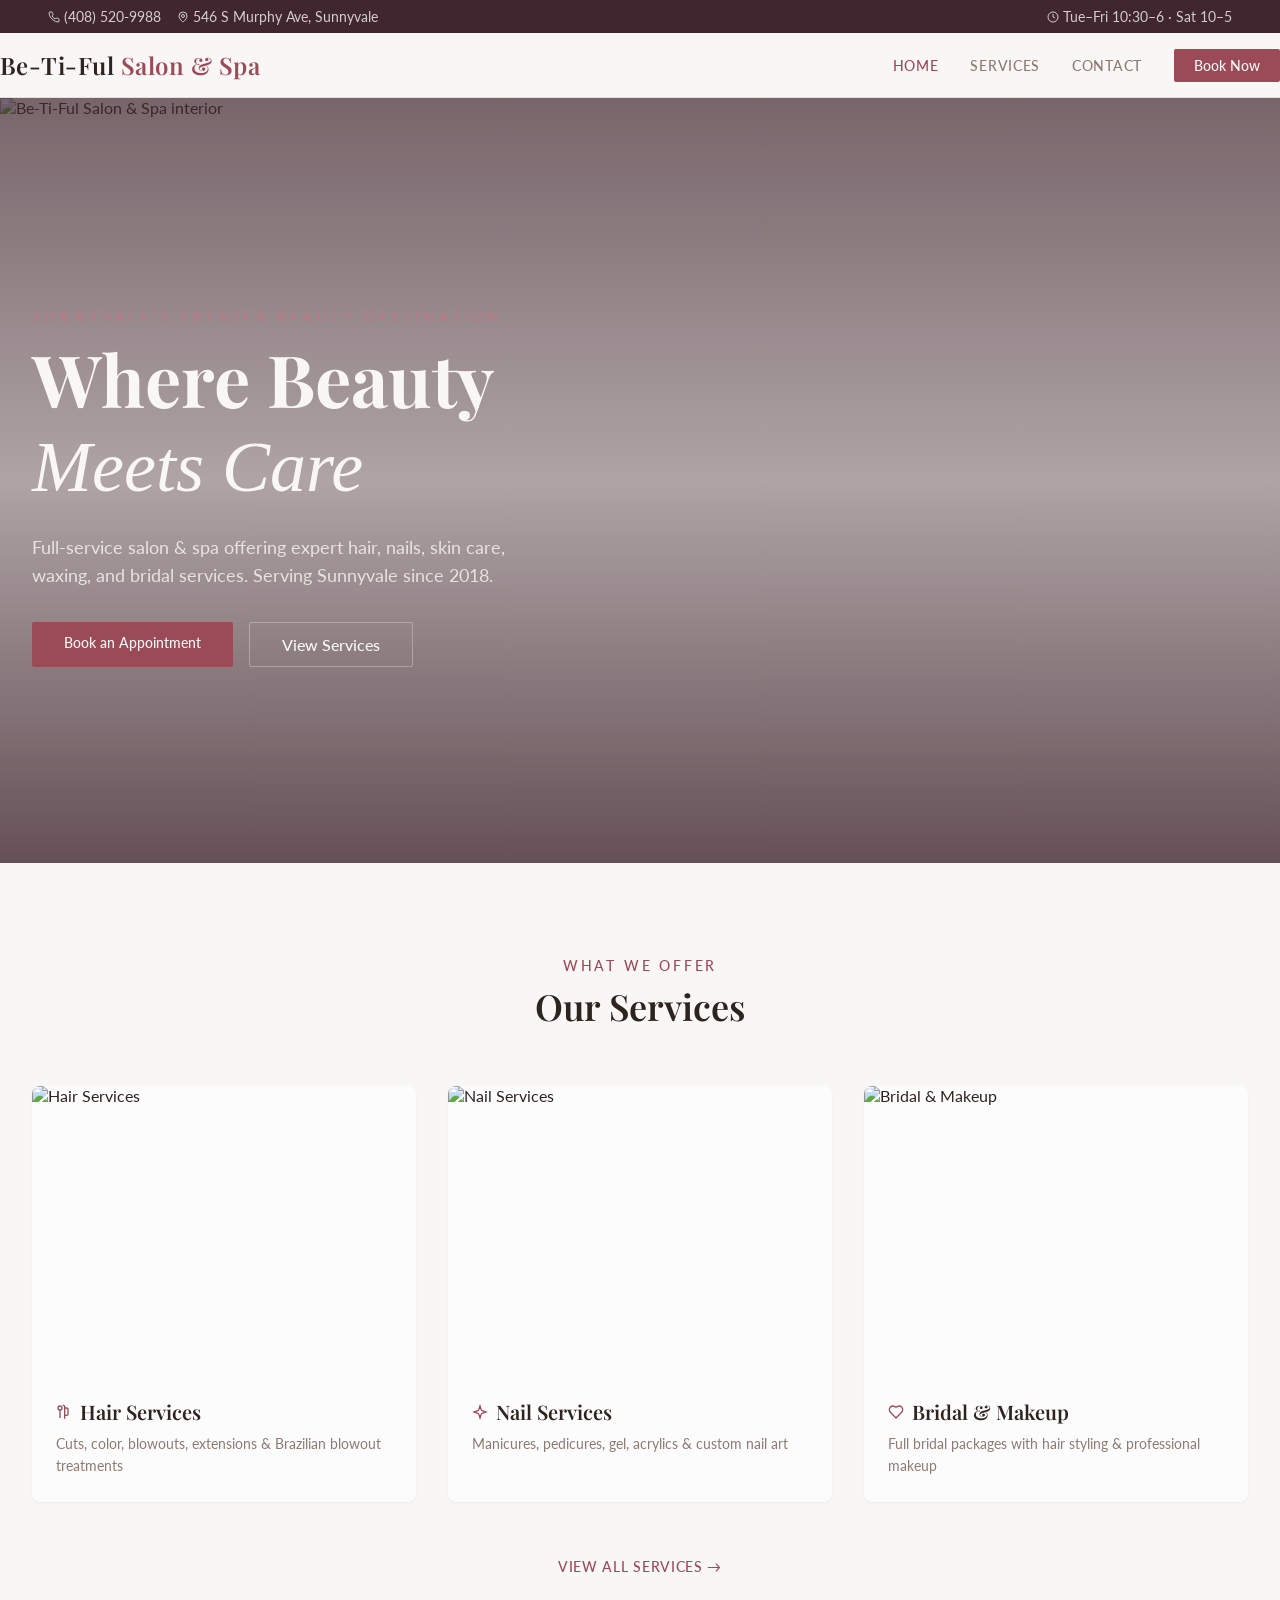
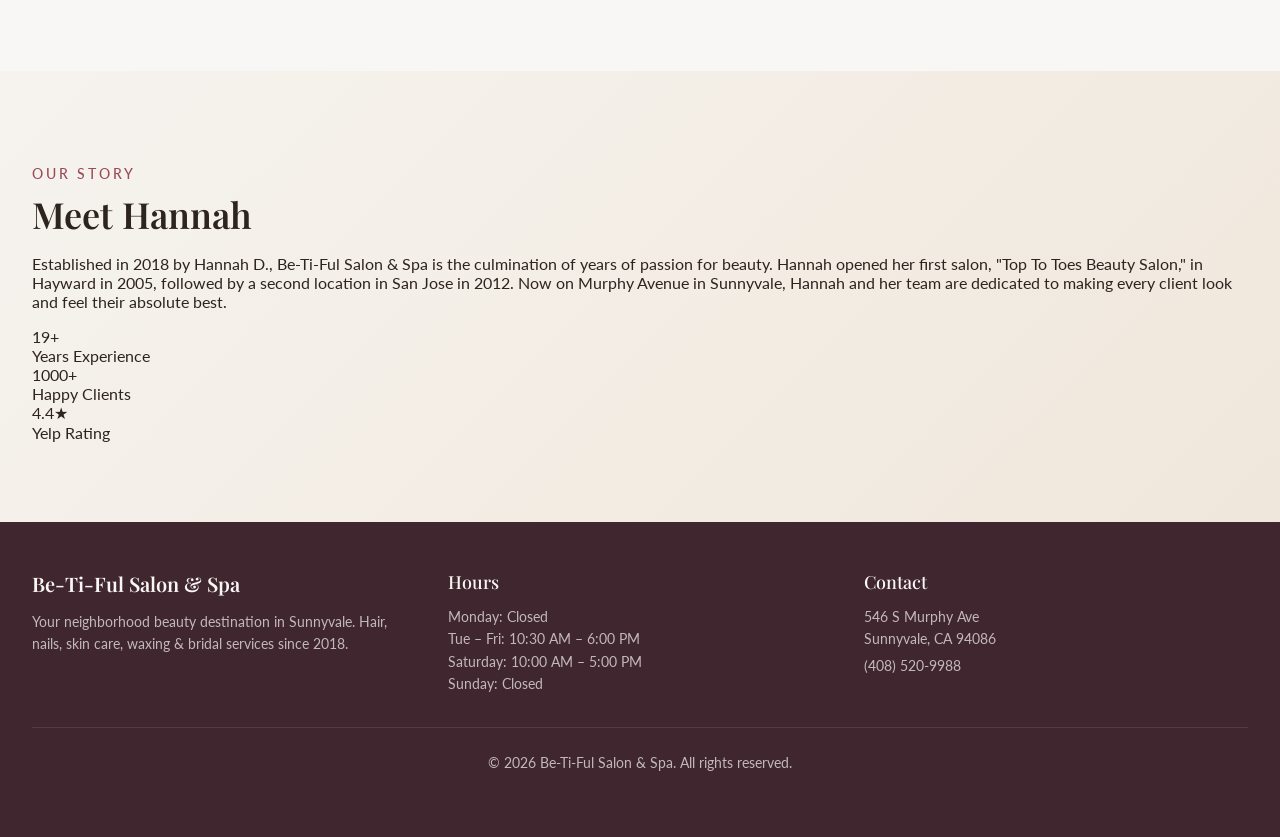
==== commit b69f8bd4: "main page background section" ====
--- a/public/index.html
+++ b/public/index.html
@@ -271,6 +271,37 @@
             </p>
           </div>
         </section>
+
+        <section class="section bg-warm-gradient">
+          <div class="container">
+            <div class="about-block">
+              <p class="section-eyebrow">Our Story</p>
+              <h2 class="section-title">Meet Hannah</h2>
+              <p>
+                Established in 2018 by Hannah D., Be-Ti-Ful Salon &amp; Spa is
+                the culmination of years of passion for beauty. Hannah opened
+                her first salon, "Top To Toes Beauty Salon," in Hayward in 2005,
+                followed by a second location in San Jose in 2012. Now on Murphy
+                Avenue in Sunnyvale, Hannah and her team are dedicated to making
+                every client look and feel their absolute best.
+              </p>
+              <div class="stats">
+                <div class="stat">
+                  <div class="stat__value">19+</div>
+                  <div class="stat__label">Years Experience</div>
+                </div>
+                <div class="stat">
+                  <div class="stat__value">1000+</div>
+                  <div class="stat__label">Happy Clients</div>
+                </div>
+                <div class="stat">
+                  <div class="stat__value">4.4★</div>
+                  <div class="stat__label">Yelp Rating</div>
+                </div>
+              </div>
+            </div>
+          </div>
+        </section>
       </main>
 
       <footer class="site-footer">
--- a/public/assets/css/styles.css
+++ b/public/assets/css/styles.css
@@ -36,7 +36,6 @@
   box-sizing: border-box;
   border-color: hsl(var(--border));
 }
-
 
 html {
   scroll-behavior: smooth;
@@ -403,7 +402,6 @@
   );
 }
 
-
 /* Section titles */
 .section-eyebrow {
   margin-bottom: 0.5rem;
@@ -428,7 +426,11 @@
 
 /* Warm gradient section */
 .bg-warm-gradient {
-  background: linear-gradient(135deg, hsl(var(--warm-cream)) 0%, hsl(var(--champagne)) 100%);
+  background: linear-gradient(
+    135deg,
+    hsl(var(--warm-cream)) 0%,
+    hsl(var(--champagne)) 100%
+  );
 }
 
 /* Hero */
@@ -625,6 +627,114 @@
   color: hsl(var(--muted-foreground));
 }
 
+/* Service cards grid */
+.grid-3 {
+  display: grid;
+  gap: 2rem;
+}
+
+@media (min-width: 768px) {
+  .grid-3 {
+    grid-template-columns: repeat(3, 1fr);
+  }
+}
+
+.service-card {
+  display: block;
+  overflow: hidden;
+  border-radius: var(--radius);
+  background: hsl(var(--card));
+  box-shadow: 0 1px 2px 0 rgb(0 0 0 / 0.05);
+  transition: box-shadow 0.2s;
+}
+
+.service-card:hover {
+  box-shadow:
+    0 4px 6px -1px rgb(0 0 0 / 0.1),
+    0 2px 4px -2px rgb(0 0 0 / 0.1);
+}
+
+.service-card__img-wrap {
+  aspect-ratio: 4 / 3;
+  overflow: hidden;
+}
+
+.service-card__img-wrap img {
+  width: 100%;
+  height: 100%;
+  object-fit: cover;
+  transition: transform 0.5s;
+}
+
+.service-card:hover .service-card__img-wrap img {
+  transform: scale(1.05);
+}
+
+.service-card__body {
+  padding: 1.5rem;
+}
+
+.service-card__title-row {
+  display: flex;
+  align-items: center;
+  gap: 0.5rem;
+  margin-bottom: 0.5rem;
+}
+
+.service-card__title-row svg {
+  flex-shrink: 0;
+  color: hsl(var(--primary));
+}
+
+.service-card h3 {
+  margin: 0;
+  font-size: 1.25rem;
+  font-weight: 600;
+}
+
+.service-card p {
+  margin: 0;
+  font-size: 0.875rem;
+  line-height: 1.6;
+  color: hsl(var(--muted-foreground));
+}
+
+.text-center {
+  text-align: center;
+}
+
+.link-more {
+  display: inline-block;
+  margin-top: 2.5rem;
+  font-size: 0.875rem;
+  font-weight: 500;
+  text-transform: uppercase;
+  letter-spacing: 0.05em;
+  color: hsl(var(--primary));
+}
+
+.link-more:hover {
+  text-decoration: underline;
+}
+
+.text-center {
+  text-align: center;
+}
+
+.link-more {
+  display: inline-block;
+  margin-top: 2.5rem;
+  font-size: 0.875rem;
+  font-weight: 500;
+  text-transform: uppercase;
+  letter-spacing: 0.05em;
+  color: hsl(var(--primary));
+}
+
+.link-more:hover {
+  text-decoration: underline;
+}
+
 /* CTA band */
 .cta-band {
   background: hsl(var(--deep-plum));
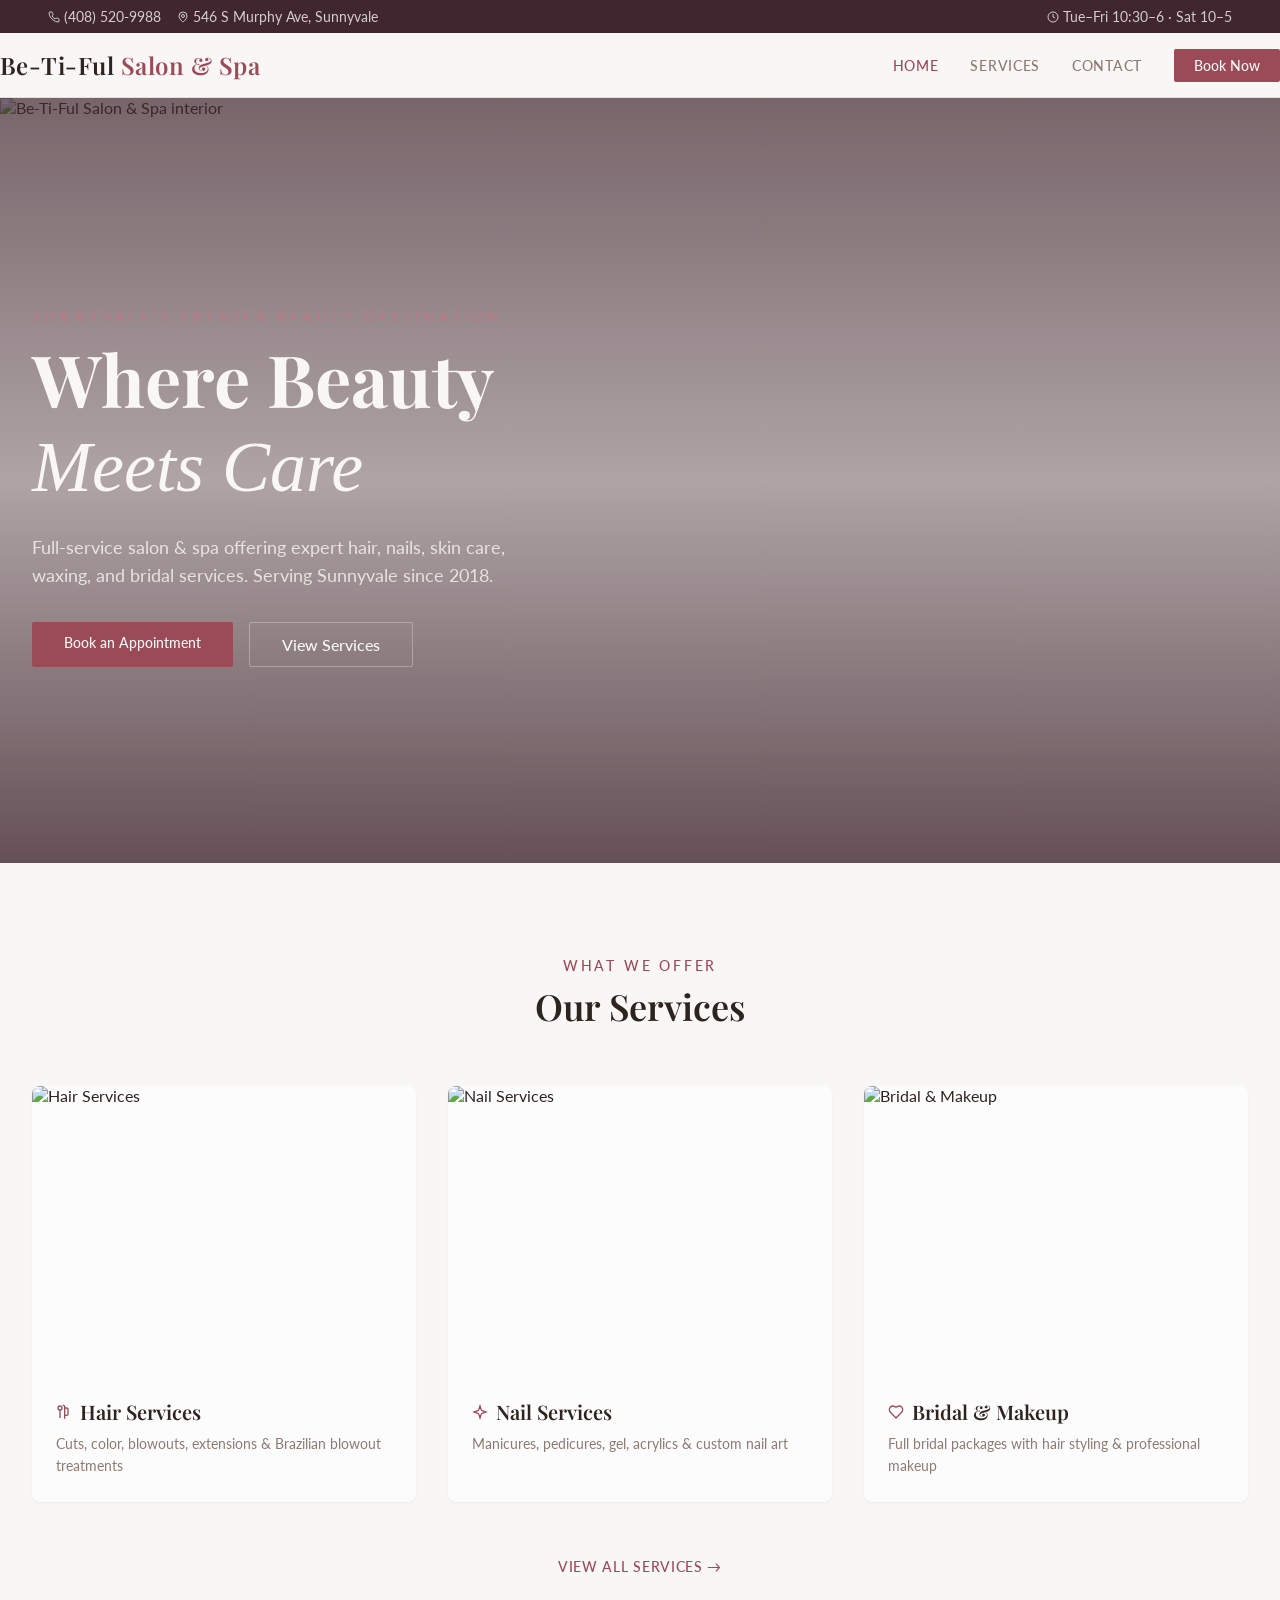
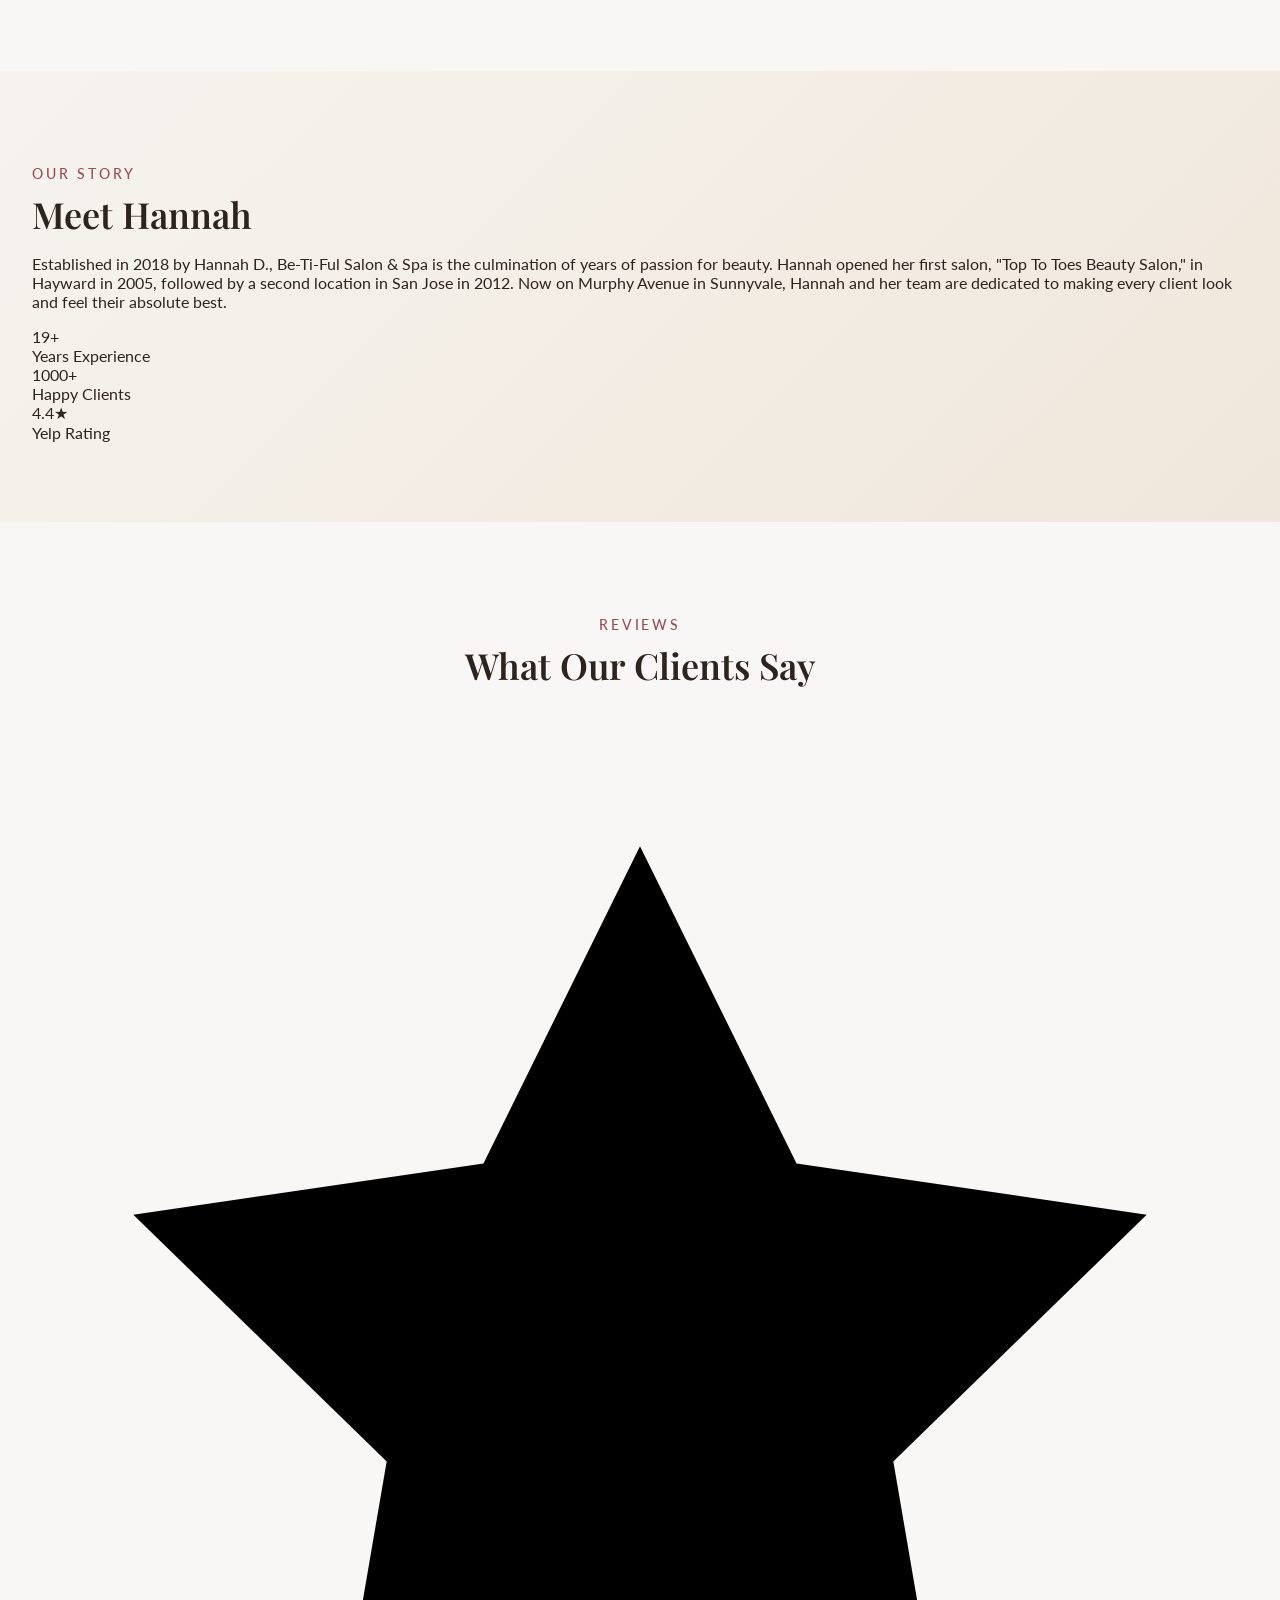
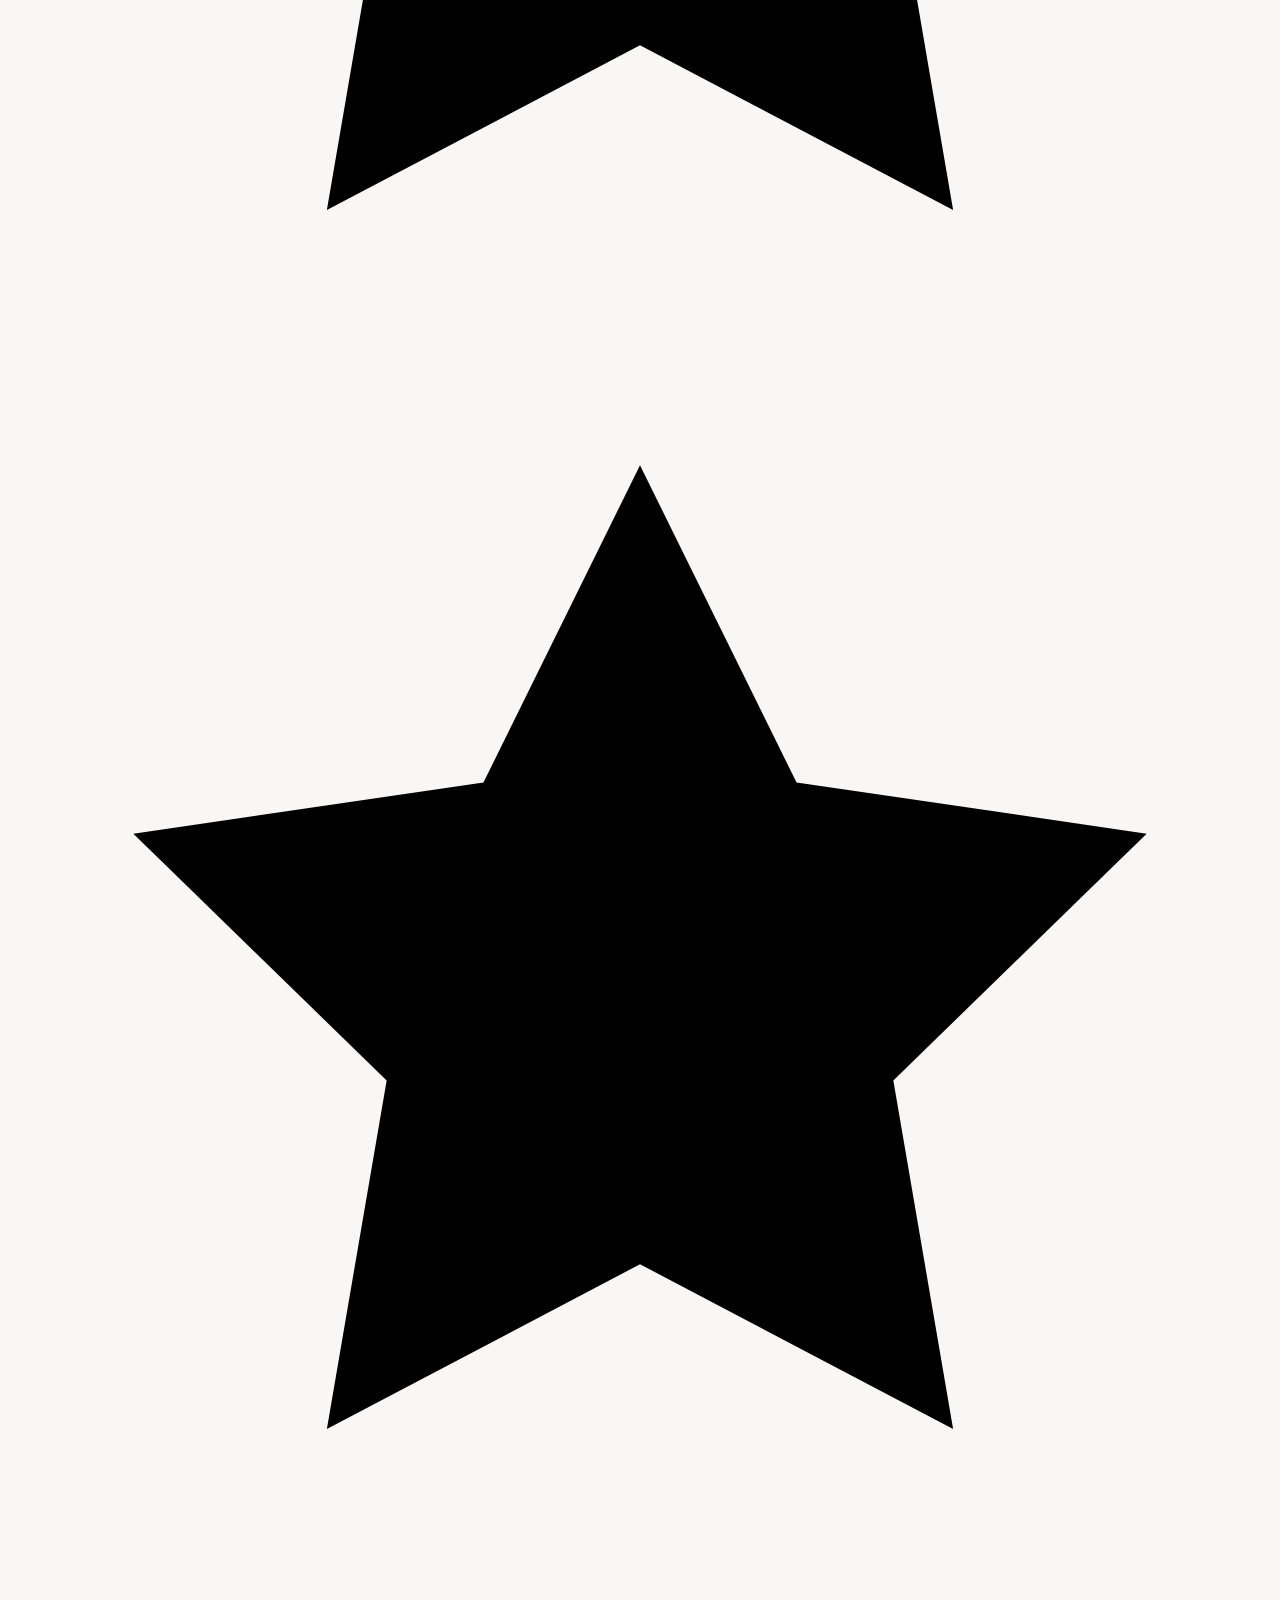
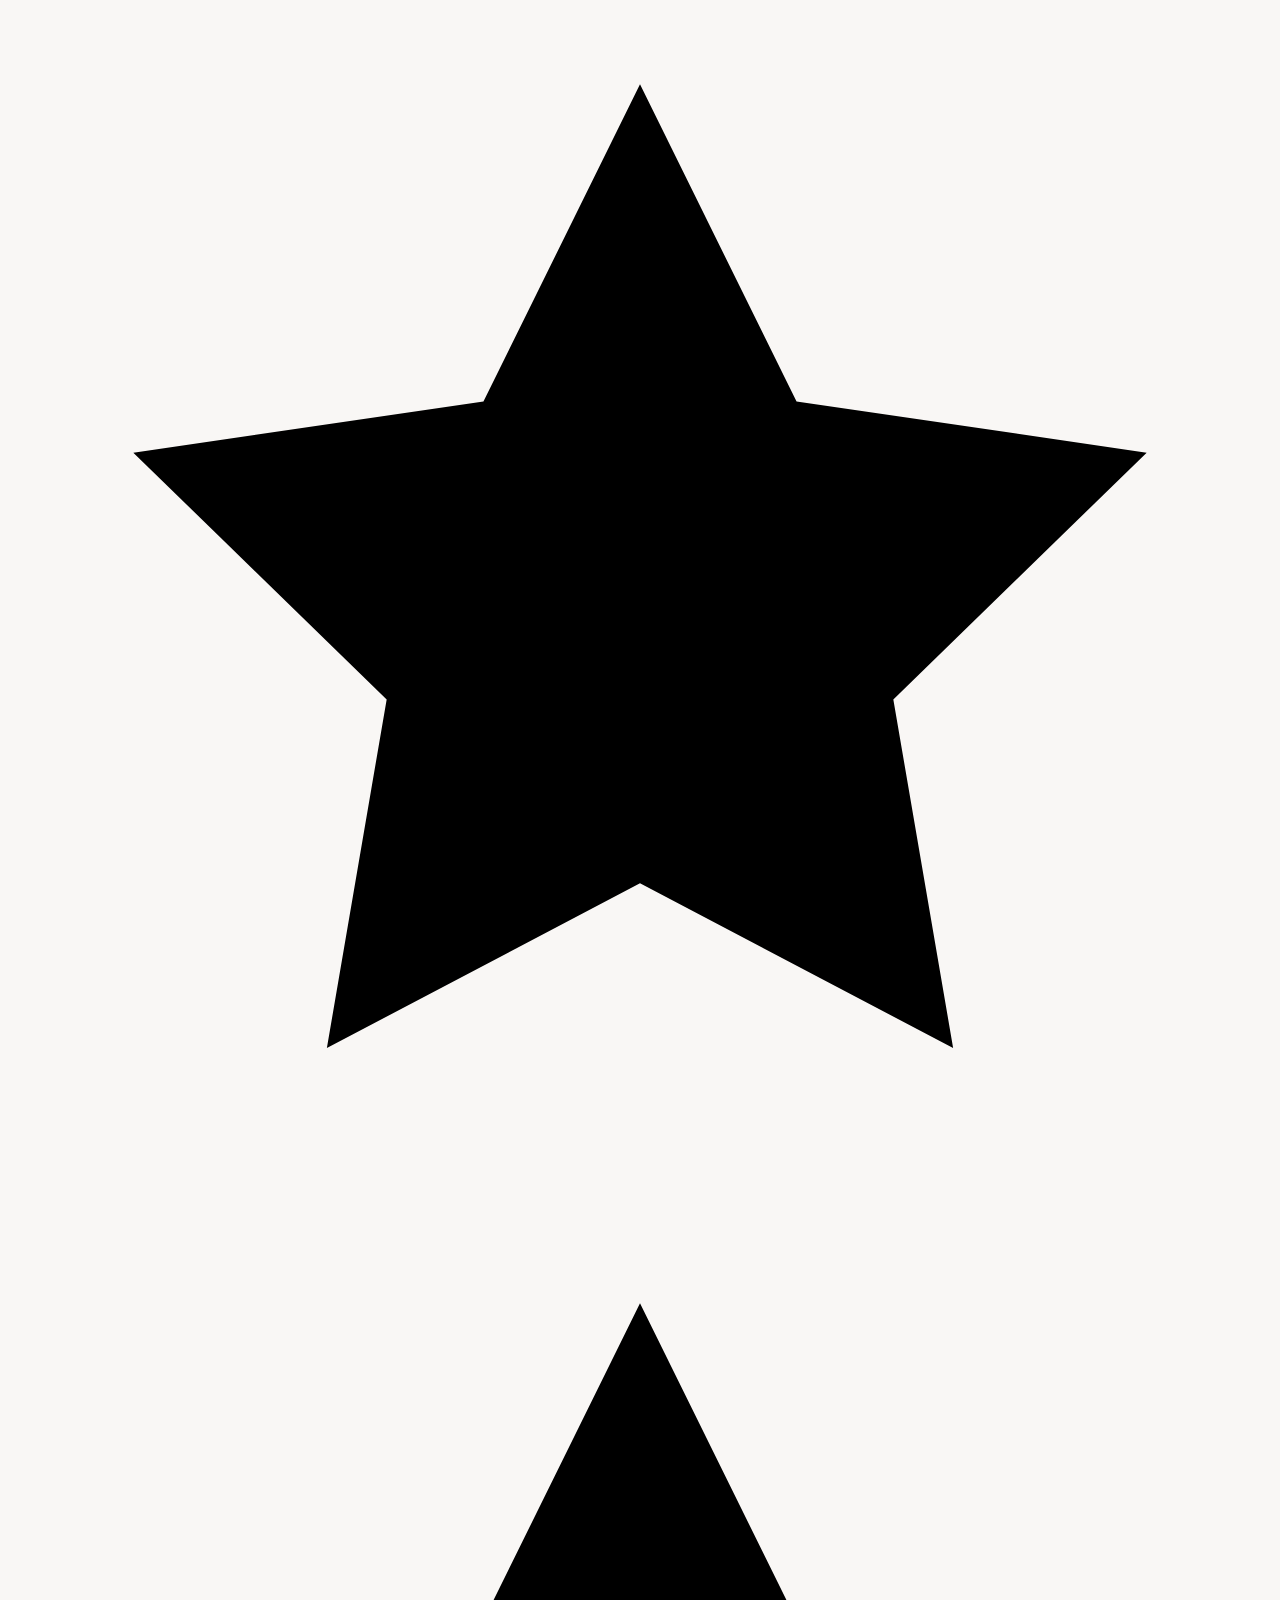
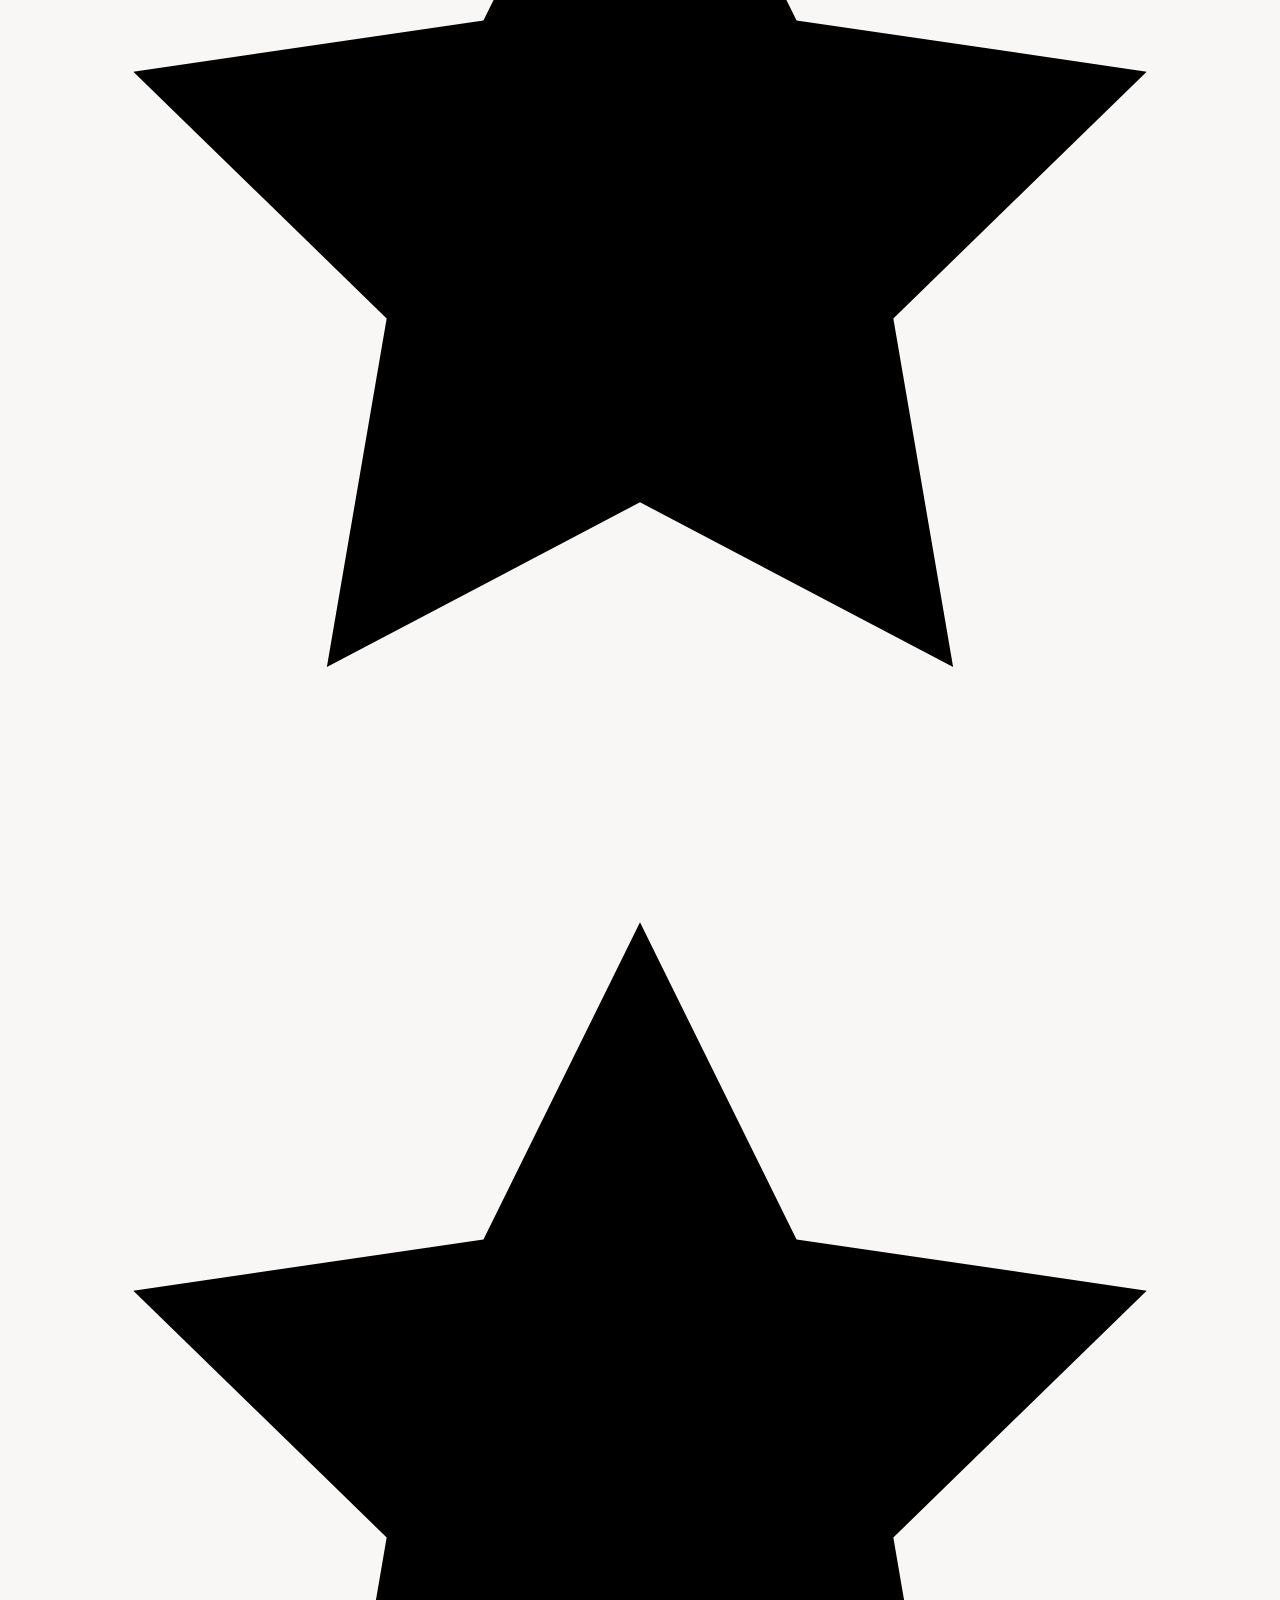
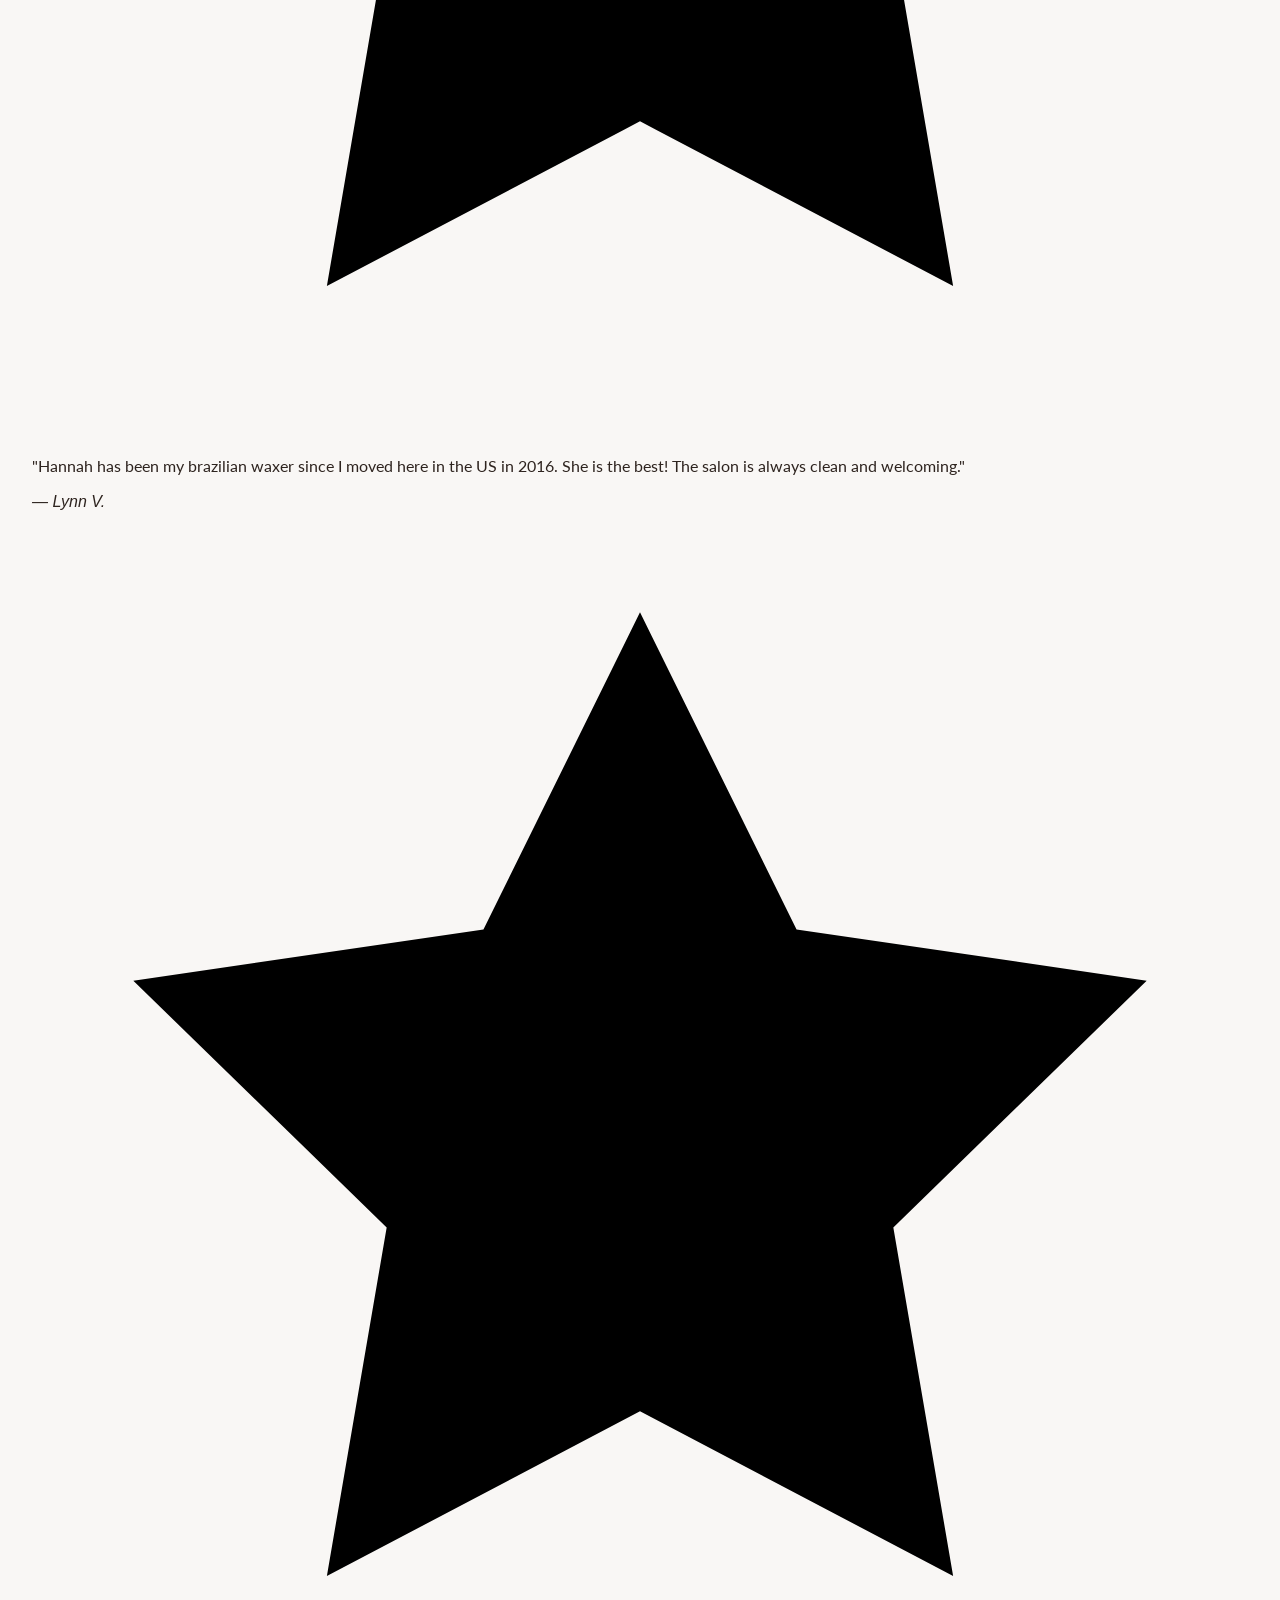
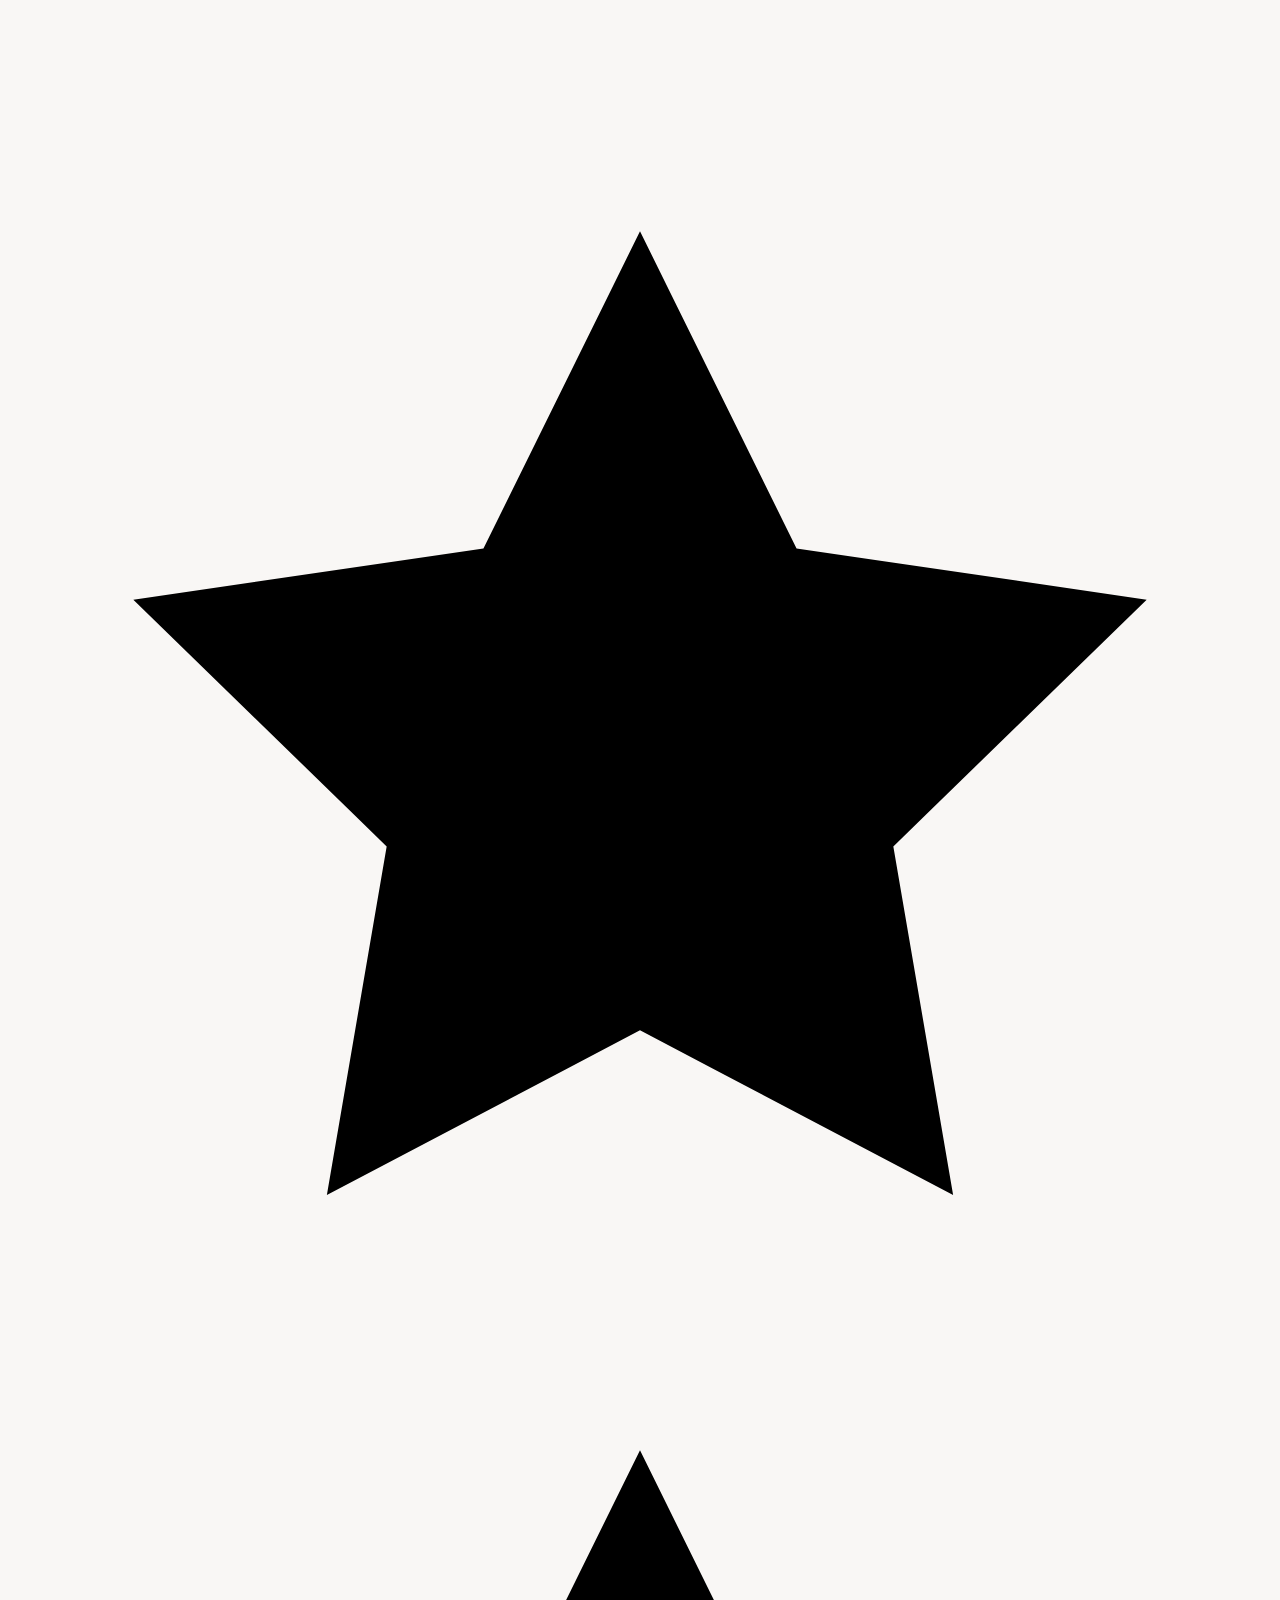
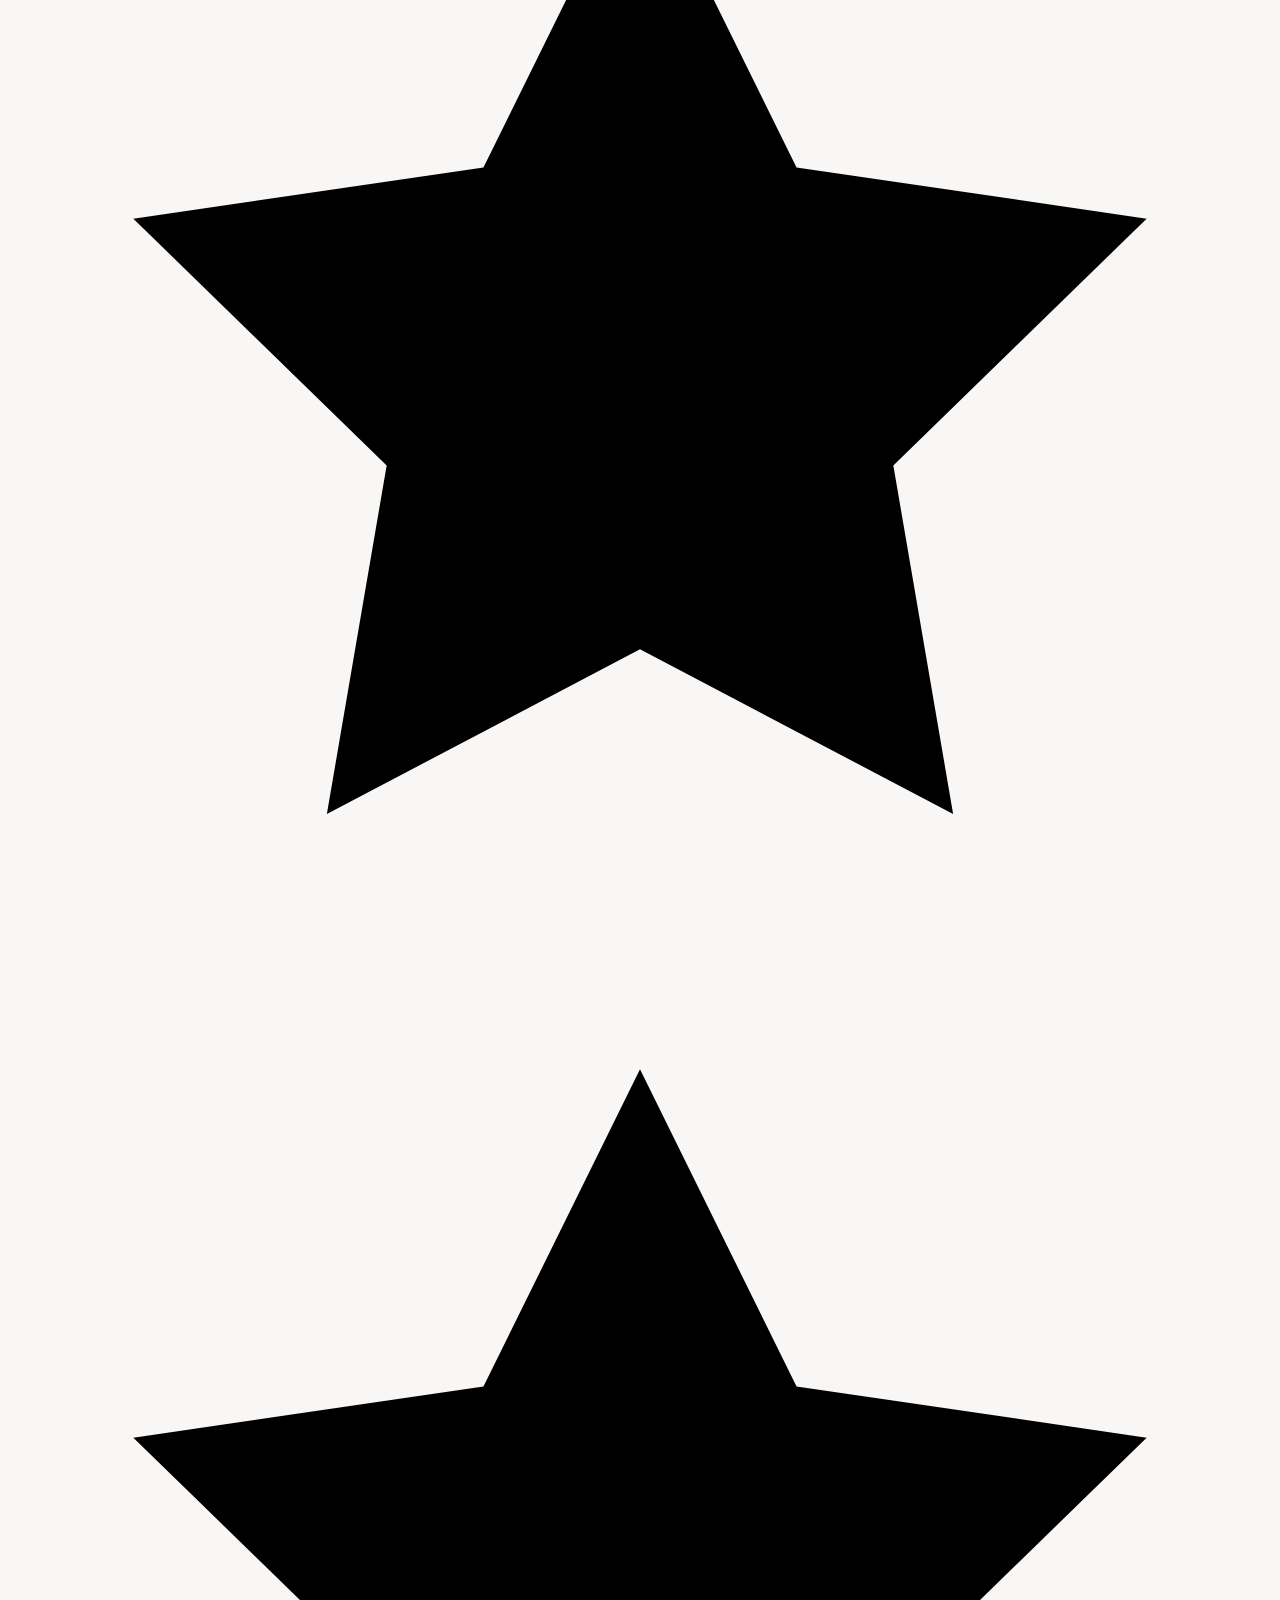
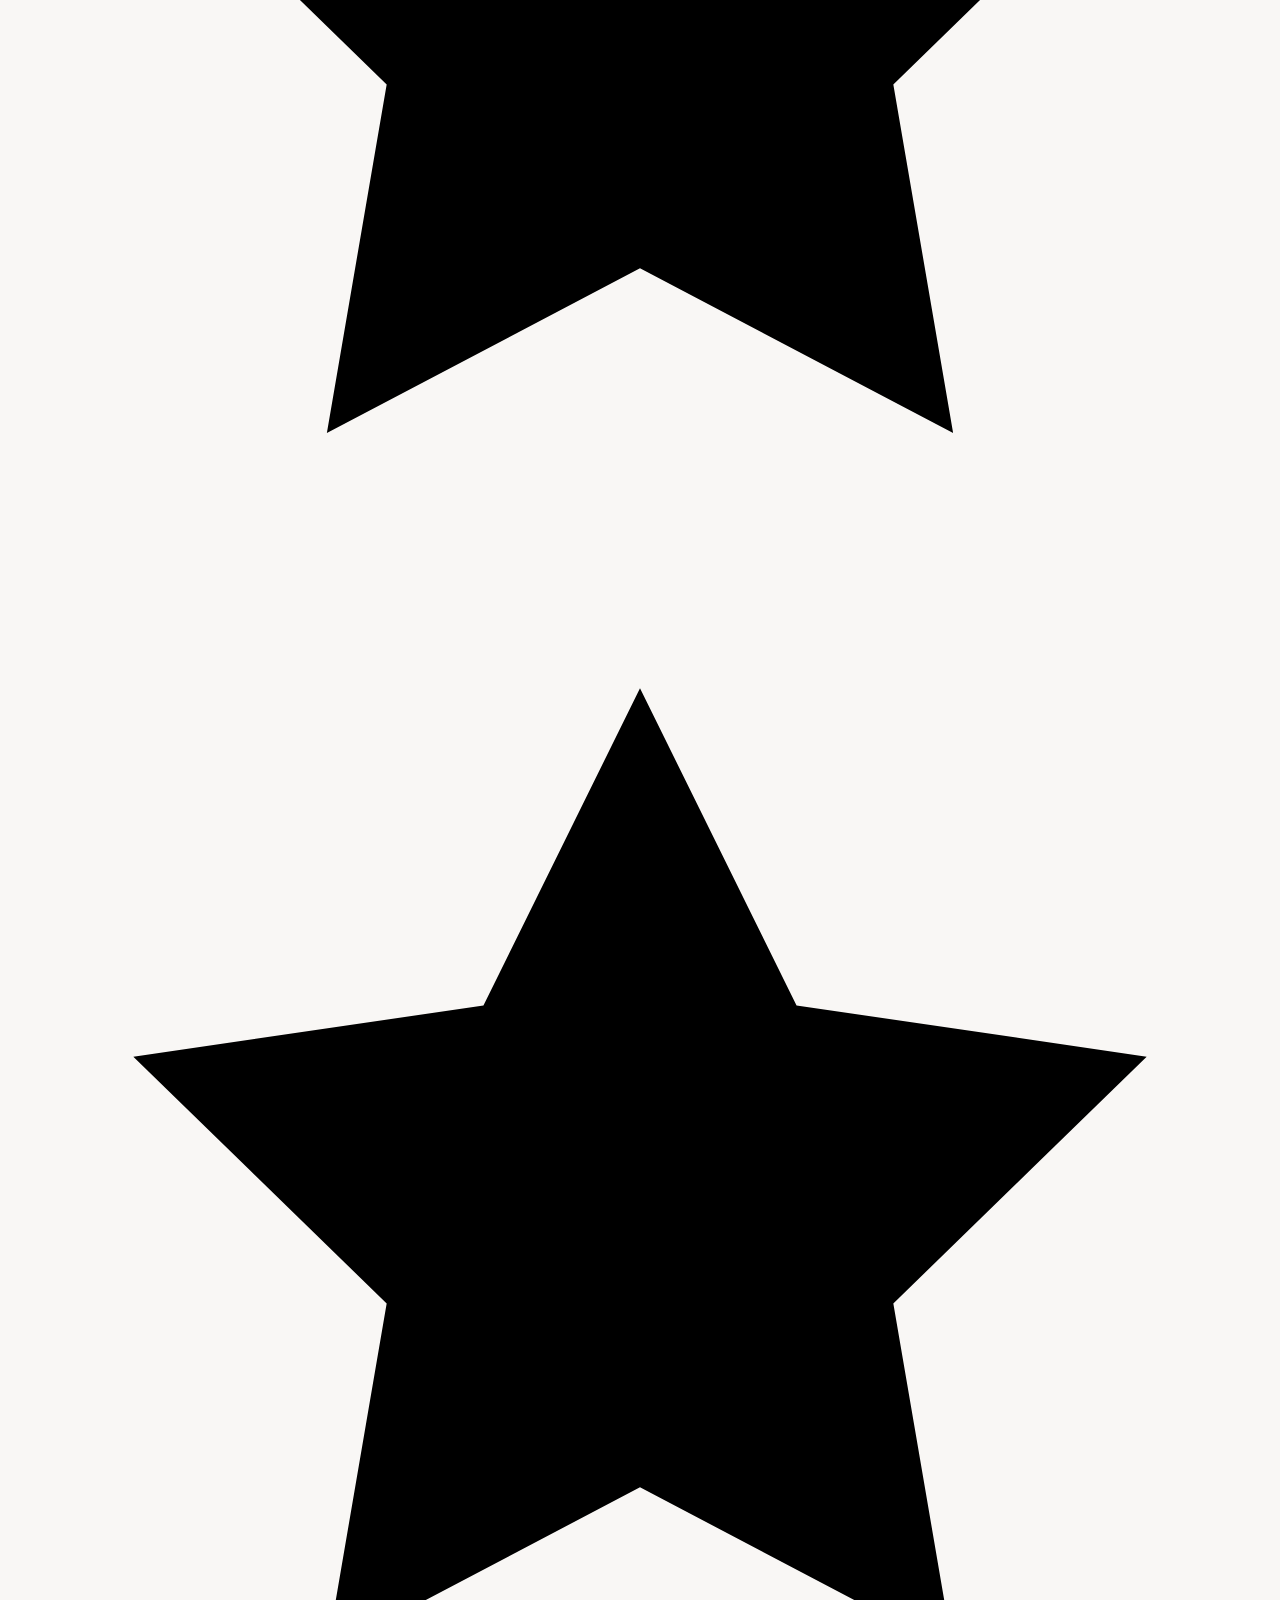
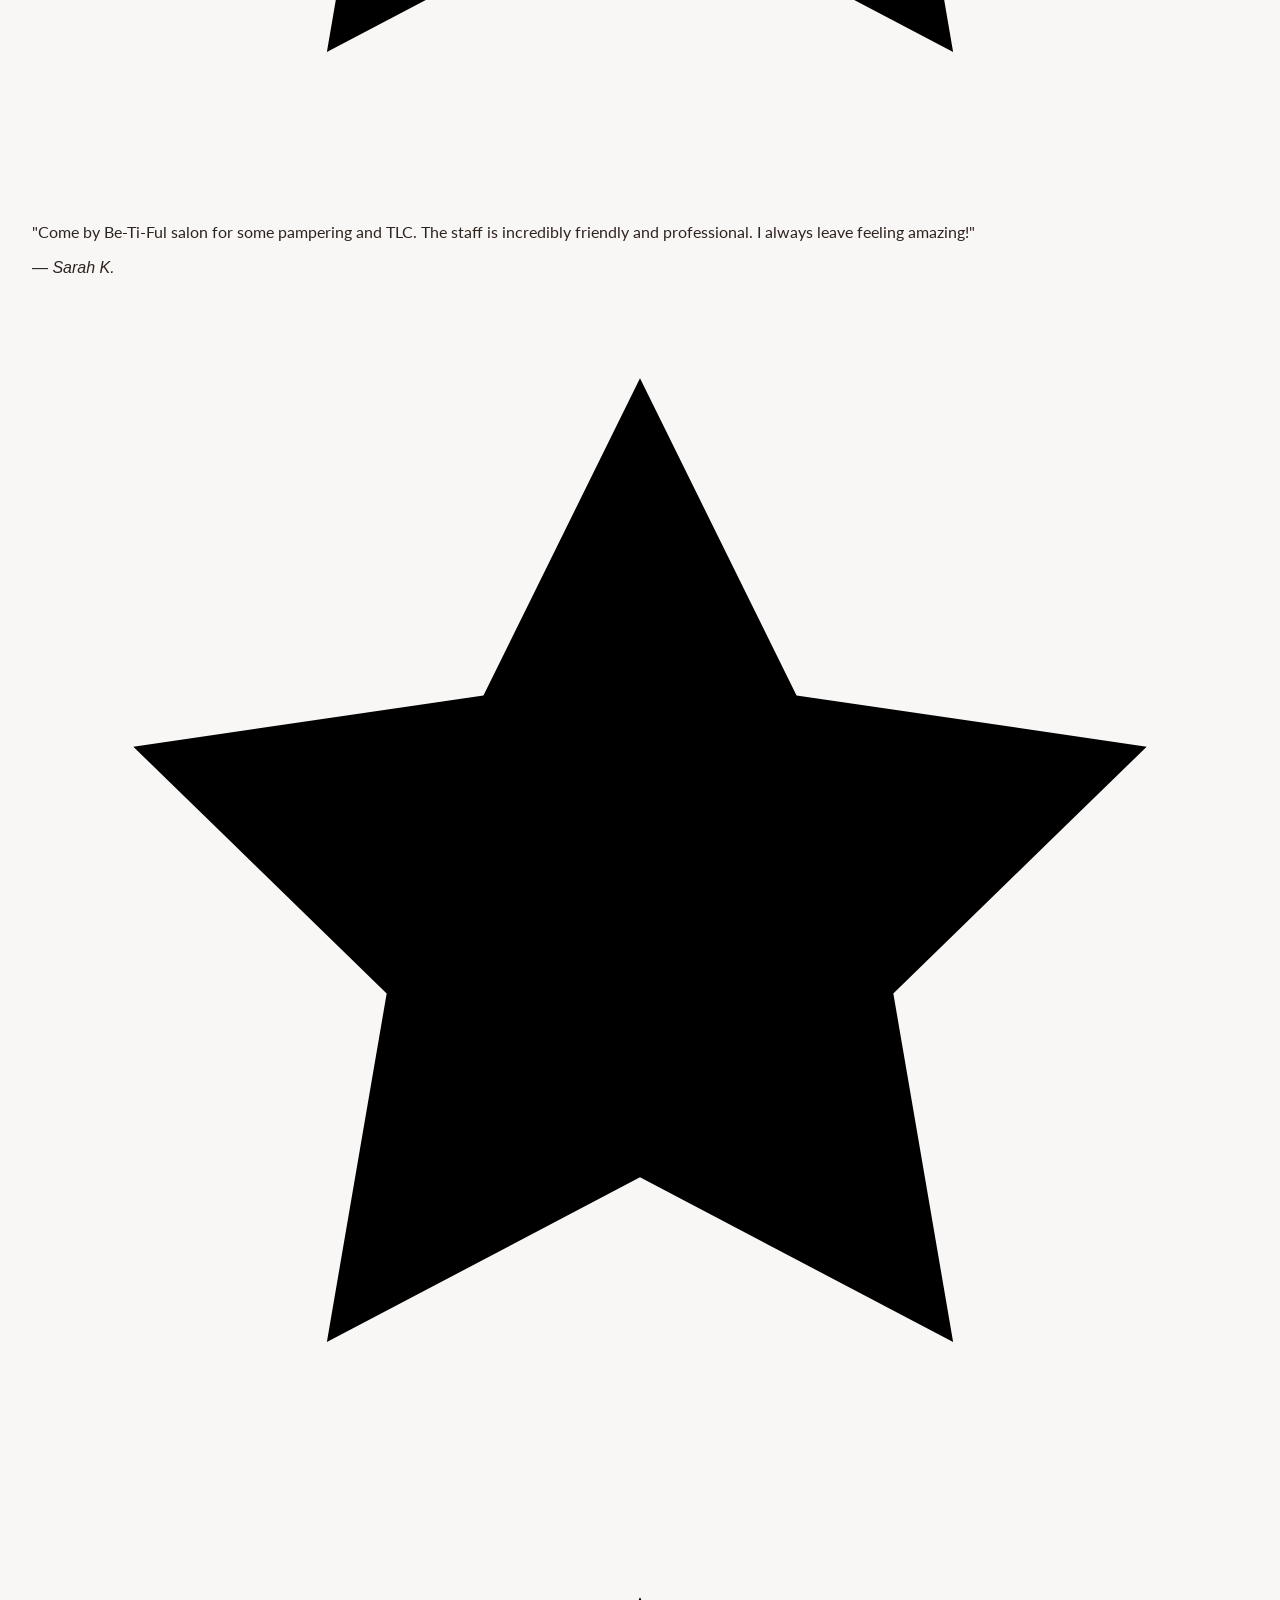
==== commit 9eb53018: "main page testimonials section" ====
--- a/public/index.html
+++ b/public/index.html
@@ -302,6 +302,122 @@
             </div>
           </div>
         </section>
+
+        <section class="section">
+          <div class="container">
+            <div class="section-header">
+              <p class="section-eyebrow">Reviews</p>
+              <h2 class="section-title">What Our Clients Say</h2>
+            </div>
+            <div class="testimonial-grid">
+              <article class="testimonial">
+                <div class="stars" aria-label="5 out of 5 stars">
+                  <svg viewBox="0 0 24 24" aria-hidden="true">
+                    <polygon
+                      points="12 2 15.09 8.26 22 9.27 17 14.14 18.18 21.02 12 17.77 5.82 21.02 7 14.14 2 9.27 8.91 8.26 12 2"
+                    />
+                  </svg>
+                  <svg viewBox="0 0 24 24" aria-hidden="true">
+                    <polygon
+                      points="12 2 15.09 8.26 22 9.27 17 14.14 18.18 21.02 12 17.77 5.82 21.02 7 14.14 2 9.27 8.91 8.26 12 2"
+                    />
+                  </svg>
+                  <svg viewBox="0 0 24 24" aria-hidden="true">
+                    <polygon
+                      points="12 2 15.09 8.26 22 9.27 17 14.14 18.18 21.02 12 17.77 5.82 21.02 7 14.14 2 9.27 8.91 8.26 12 2"
+                    />
+                  </svg>
+                  <svg viewBox="0 0 24 24" aria-hidden="true">
+                    <polygon
+                      points="12 2 15.09 8.26 22 9.27 17 14.14 18.18 21.02 12 17.77 5.82 21.02 7 14.14 2 9.27 8.91 8.26 12 2"
+                    />
+                  </svg>
+                  <svg viewBox="0 0 24 24" aria-hidden="true">
+                    <polygon
+                      points="12 2 15.09 8.26 22 9.27 17 14.14 18.18 21.02 12 17.77 5.82 21.02 7 14.14 2 9.27 8.91 8.26 12 2"
+                    />
+                  </svg>
+                </div>
+                <p>
+                  "Hannah has been my brazilian waxer since I moved here in the
+                  US in 2016. She is the best! The salon is always clean and
+                  welcoming."
+                </p>
+                <cite>— Lynn V.</cite>
+              </article>
+              <article class="testimonial">
+                <div class="stars" aria-label="5 out of 5 stars">
+                  <svg viewBox="0 0 24 24" aria-hidden="true">
+                    <polygon
+                      points="12 2 15.09 8.26 22 9.27 17 14.14 18.18 21.02 12 17.77 5.82 21.02 7 14.14 2 9.27 8.91 8.26 12 2"
+                    />
+                  </svg>
+                  <svg viewBox="0 0 24 24" aria-hidden="true">
+                    <polygon
+                      points="12 2 15.09 8.26 22 9.27 17 14.14 18.18 21.02 12 17.77 5.82 21.02 7 14.14 2 9.27 8.91 8.26 12 2"
+                    />
+                  </svg>
+                  <svg viewBox="0 0 24 24" aria-hidden="true">
+                    <polygon
+                      points="12 2 15.09 8.26 22 9.27 17 14.14 18.18 21.02 12 17.77 5.82 21.02 7 14.14 2 9.27 8.91 8.26 12 2"
+                    />
+                  </svg>
+                  <svg viewBox="0 0 24 24" aria-hidden="true">
+                    <polygon
+                      points="12 2 15.09 8.26 22 9.27 17 14.14 18.18 21.02 12 17.77 5.82 21.02 7 14.14 2 9.27 8.91 8.26 12 2"
+                    />
+                  </svg>
+                  <svg viewBox="0 0 24 24" aria-hidden="true">
+                    <polygon
+                      points="12 2 15.09 8.26 22 9.27 17 14.14 18.18 21.02 12 17.77 5.82 21.02 7 14.14 2 9.27 8.91 8.26 12 2"
+                    />
+                  </svg>
+                </div>
+                <p>
+                  "Come by Be-Ti-Ful salon for some pampering and TLC. The staff
+                  is incredibly friendly and professional. I always leave
+                  feeling amazing!"
+                </p>
+                <cite>— Sarah K.</cite>
+              </article>
+              <article class="testimonial">
+                <div class="stars" aria-label="5 out of 5 stars">
+                  <svg viewBox="0 0 24 24" aria-hidden="true">
+                    <polygon
+                      points="12 2 15.09 8.26 22 9.27 17 14.14 18.18 21.02 12 17.77 5.82 21.02 7 14.14 2 9.27 8.91 8.26 12 2"
+                    />
+                  </svg>
+                  <svg viewBox="0 0 24 24" aria-hidden="true">
+                    <polygon
+                      points="12 2 15.09 8.26 22 9.27 17 14.14 18.18 21.02 12 17.77 5.82 21.02 7 14.14 2 9.27 8.91 8.26 12 2"
+                    />
+                  </svg>
+                  <svg viewBox="0 0 24 24" aria-hidden="true">
+                    <polygon
+                      points="12 2 15.09 8.26 22 9.27 17 14.14 18.18 21.02 12 17.77 5.82 21.02 7 14.14 2 9.27 8.91 8.26 12 2"
+                    />
+                  </svg>
+                  <svg viewBox="0 0 24 24" aria-hidden="true">
+                    <polygon
+                      points="12 2 15.09 8.26 22 9.27 17 14.14 18.18 21.02 12 17.77 5.82 21.02 7 14.14 2 9.27 8.91 8.26 12 2"
+                    />
+                  </svg>
+                  <svg viewBox="0 0 24 24" aria-hidden="true">
+                    <polygon
+                      points="12 2 15.09 8.26 22 9.27 17 14.14 18.18 21.02 12 17.77 5.82 21.02 7 14.14 2 9.27 8.91 8.26 12 2"
+                    />
+                  </svg>
+                </div>
+                <p>
+                  "Today is my first time to do the Brazilian blowout and nail
+                  polish in this salon. Excellent service and beautiful results
+                  every time."
+                </p>
+                <cite>— Maria L.</cite>
+              </article>
+            </div>
+          </div>
+        </section>
       </main>
 
       <footer class="site-footer">
